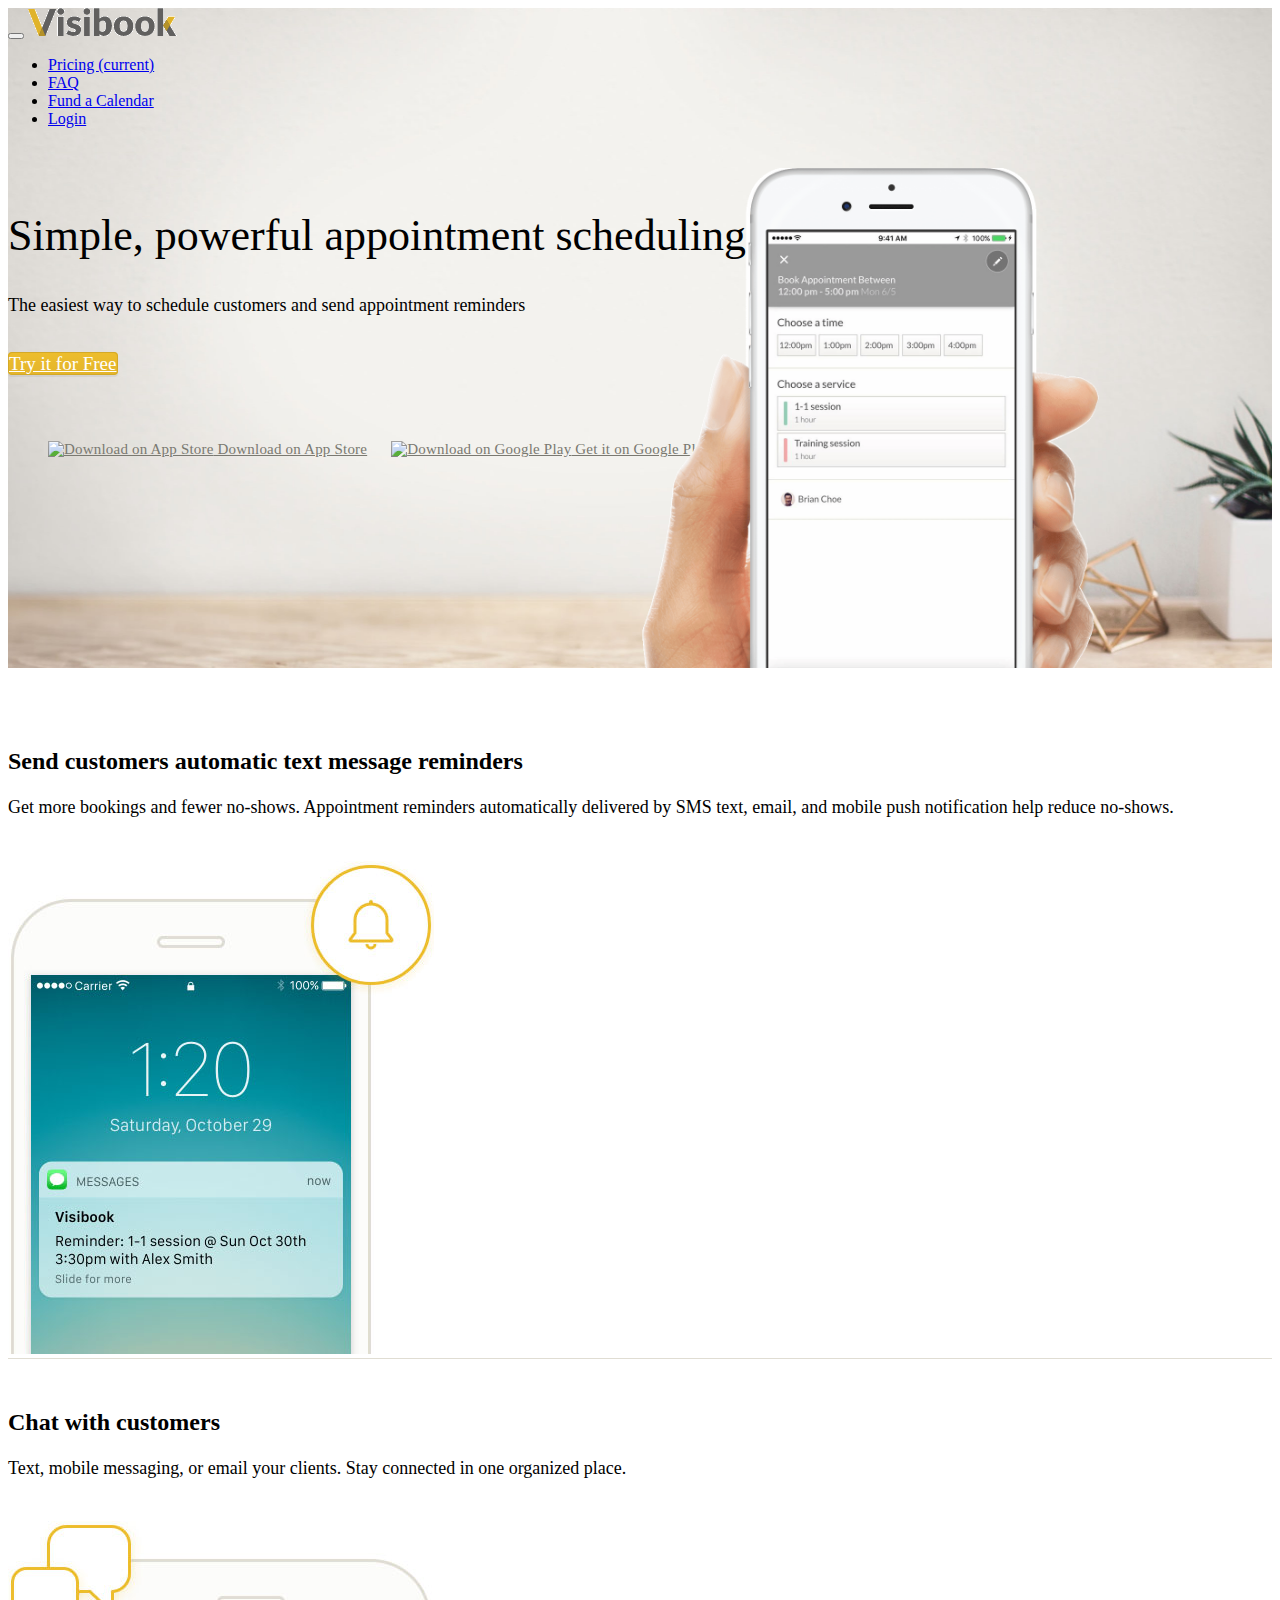
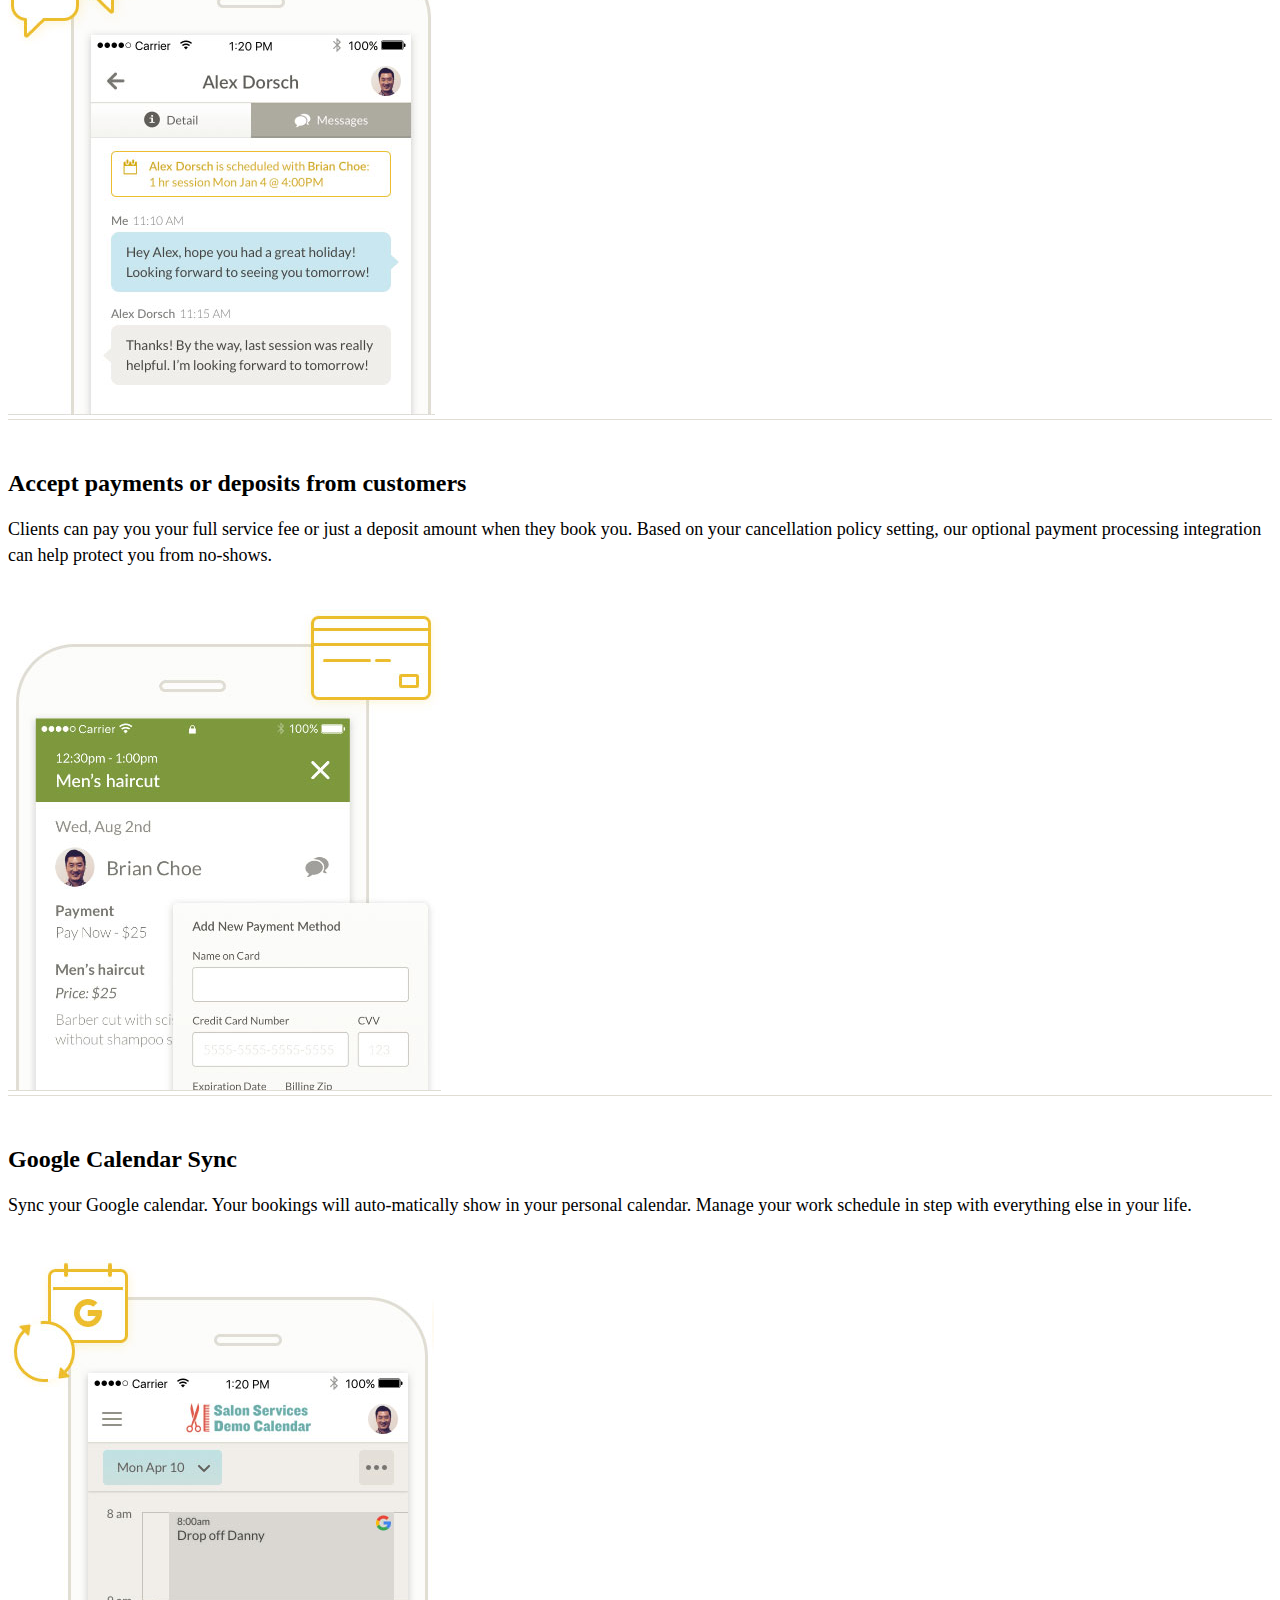
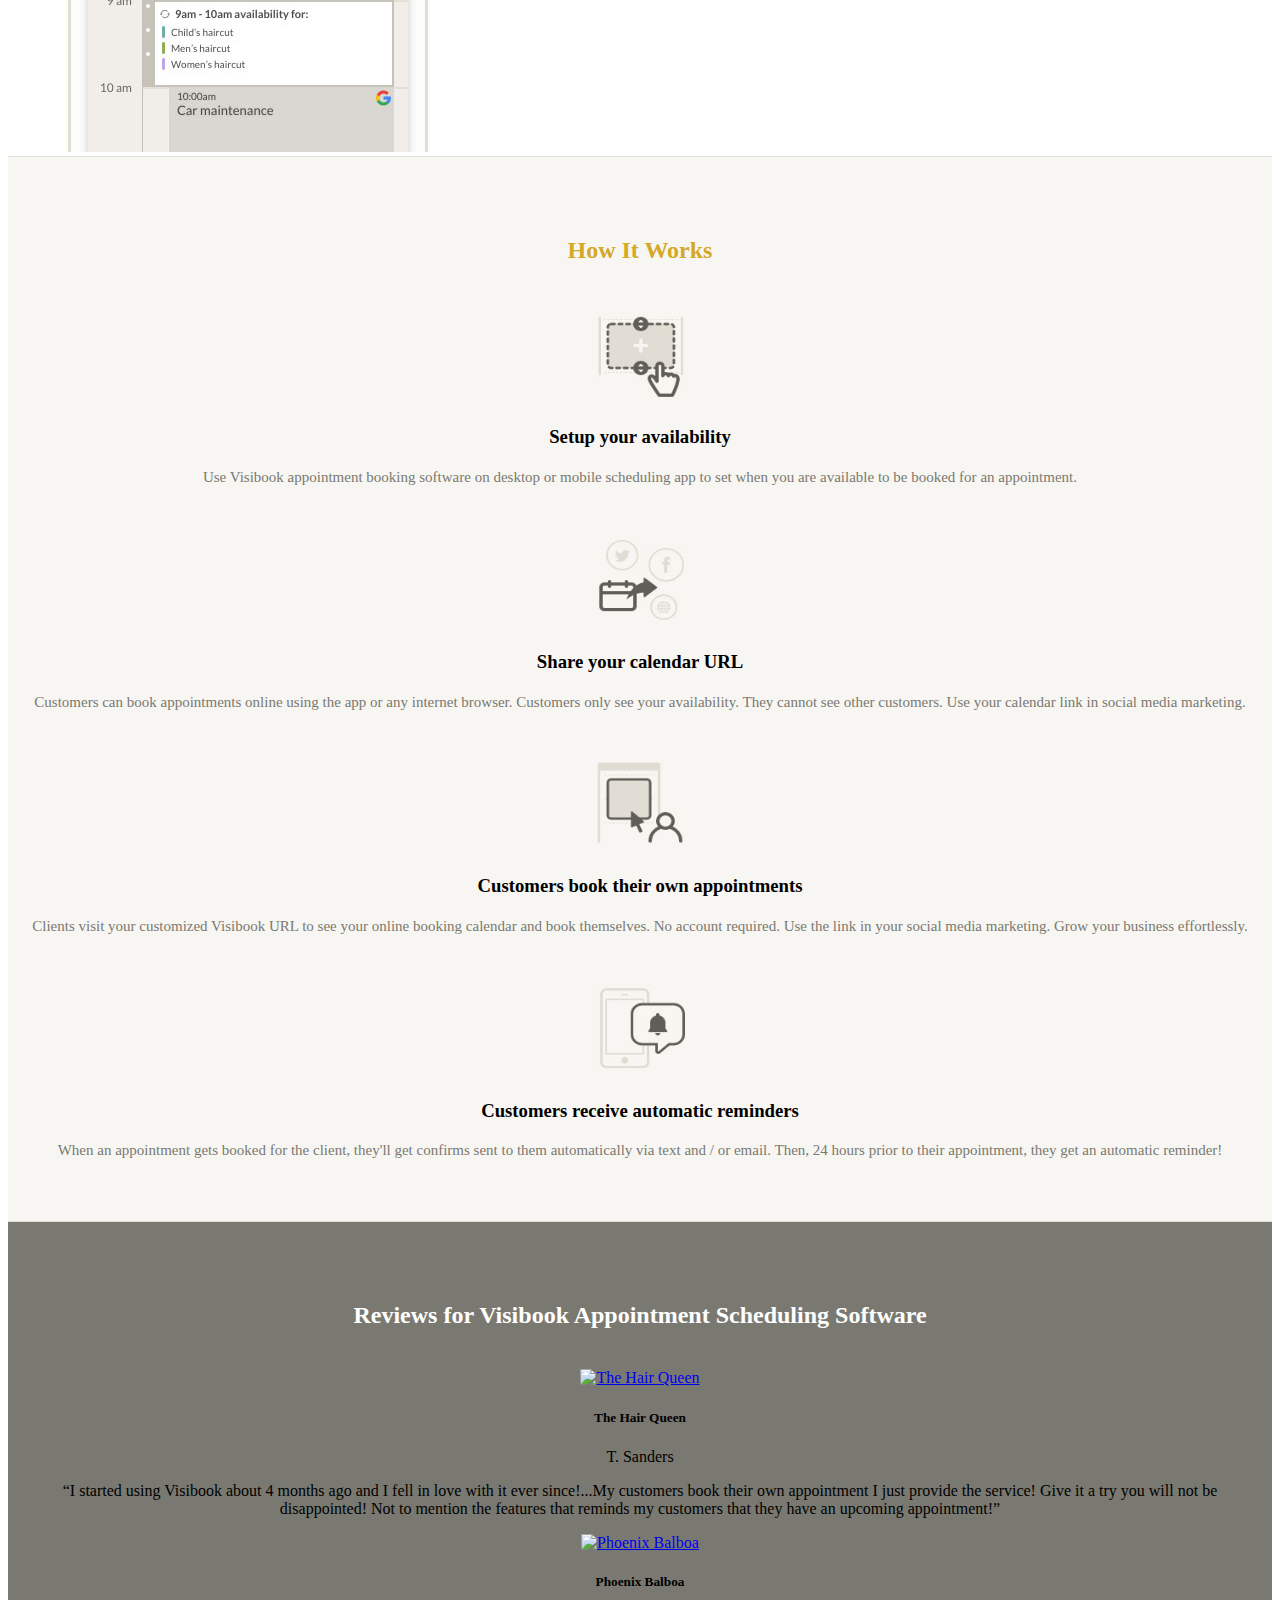
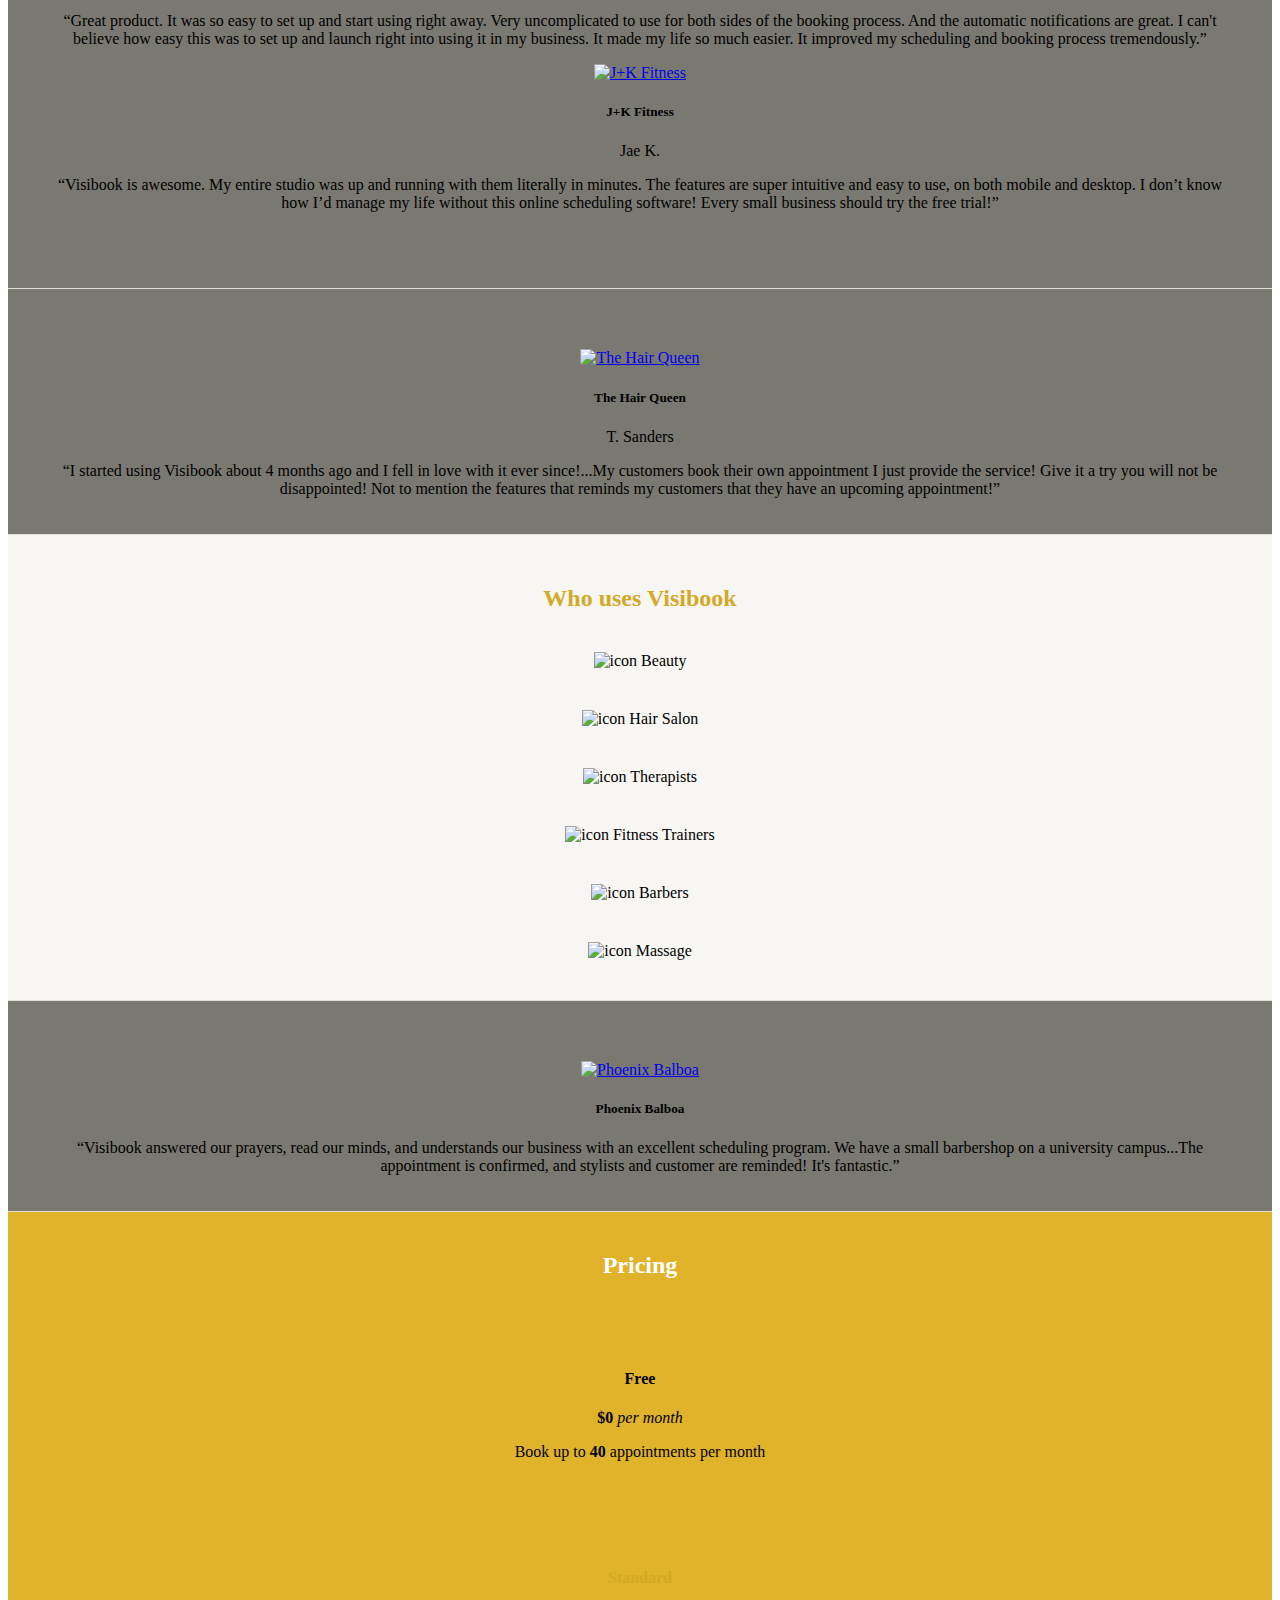
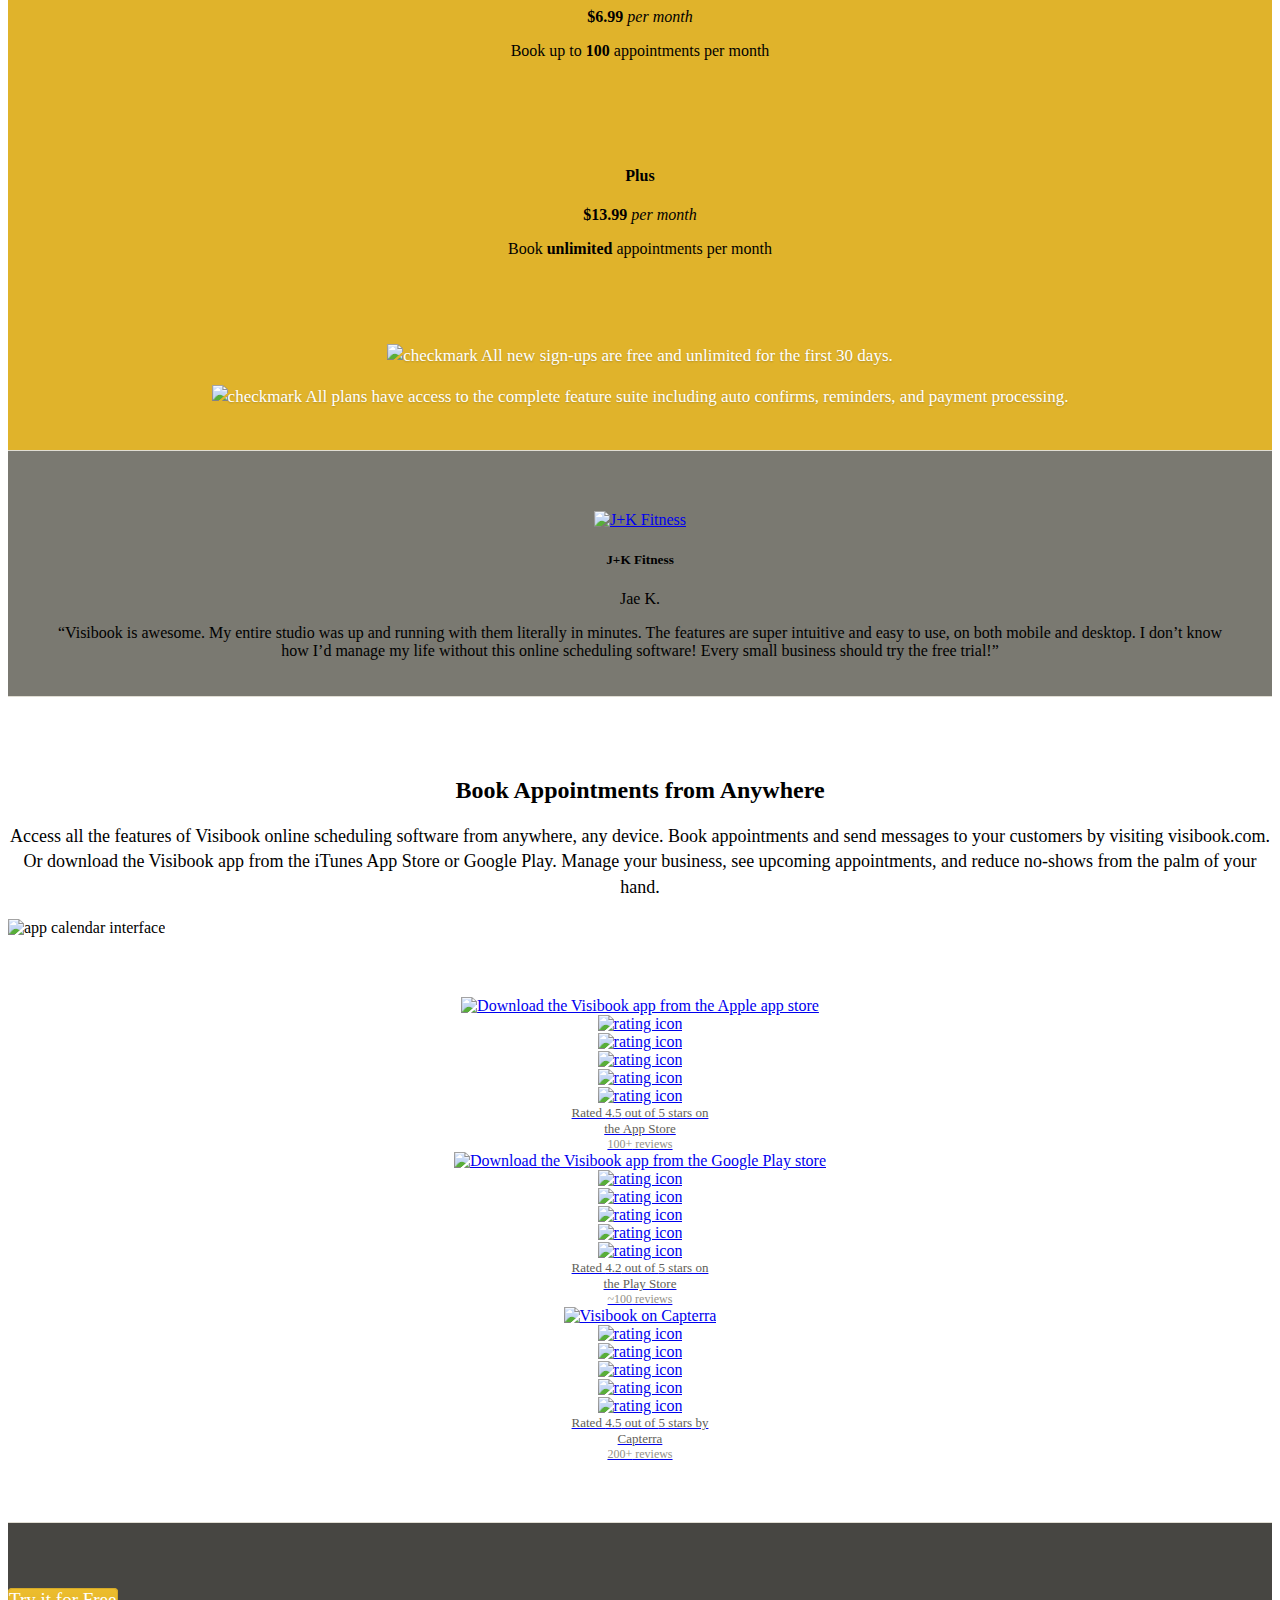
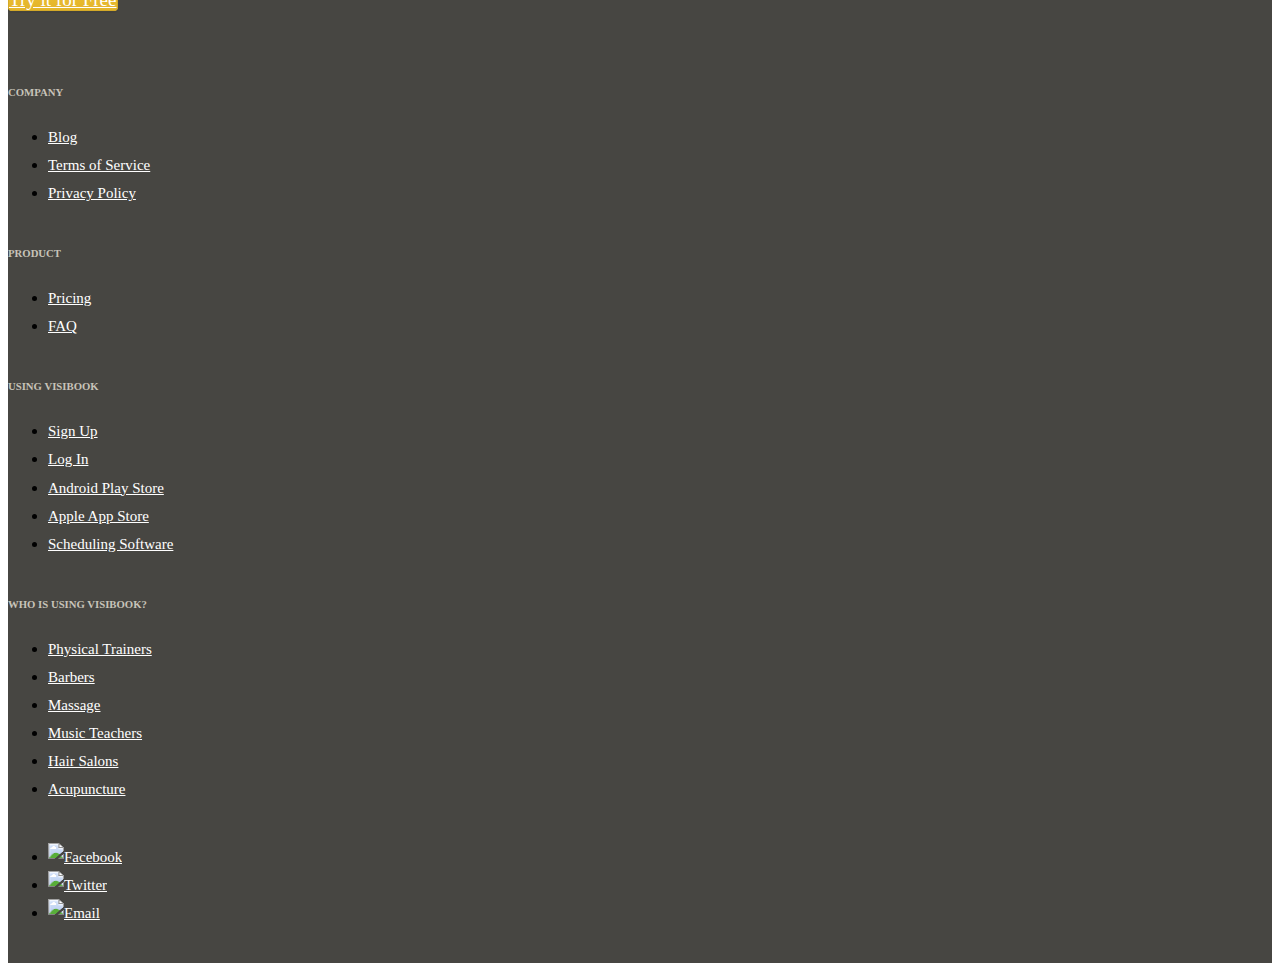
==== index.html @ 8771e0bd "18-3-19" ====
<!DOCTYPE html>
<html lang="zh-CN">
<head>
    <meta charset="utf-8">
    <meta http-equiv="x-ua-compatible" content="ie=edge">
    <meta name="viewport" content="width=device-width, initial-scale=1">
    <title>Appointment Scheduling Software | Visibook</title>
    <!-- Bootstrap core CSS -->
    <!--https://visibook.com/-->
    <link rel="stylesheet" href="https://cdn.bootcss.com/bootstrap/4.0.0/css/bootstrap.min.css"
          integrity="sha384-Gn5384xqQ1aoWXA+058RXPxPg6fy4IWvTNh0E263XmFcJlSAwiGgFAW/dAiS6JXm" crossorigin="anonymous">
    <link rel="stylesheet" href="css/style.css">
    </head>
<body>
    <header>
        <div class="container d-flex flex-column h-100">
            <nav class="navbar navbar-expand-lg navbar-light bg-light">
                <div class="container">
                    <button class="navbar-toggler" type="button" data-toggle="collapse"
                            data-target="#navbarTogglerDemo03" aria-controls="navbarTogglerDemo03" aria-expanded="false"
                            aria-label="Toggle navigation">
                        <span class="navbar-toggler-icon"></span>
                    </button>
                    <a class="navbar-brand" href=""><img src="images/logo.png" alt=""></a>
                    <a class="navbar-brand" href="#" style="display: none">Loginr</a>
                    <div class="collapse navbar-collapse" id="navbarTogglerDemo03">
                        <ul class="navbar-nav mr-auto mt-2 mt-lg-0">
                        </ul>
                        <div class="my-2 my-lg-0">
                            <ul class="navbar-nav mr-auto mt-2 mt-lg-0">
                                <li class="nav-item active">
                                    <a class="nav-link" href="#">Pricing <span class="sr-only">(current)</span></a>
                                </li>
                                <li class="nav-item">
                                    <a class="nav-link" href="#">FAQ</a>
                                </li>
                                <li class="nav-item">
                                    <a class="nav-link" href="#">Fund a Calendar</a>
                                </li>
                                <li class="nav-item">
                                    <a class="nav-link" href="#">Login</a>
                                </li>
                            </ul>
                        </div>
                    </div>
                </div>
            </nav>
            <div class="row align-items-stretch">
                <div class="col-12 col-lg-6 md-6 col-sm-12 col-md-6">
                    <h1 class="mb-3 mb-lg-6">Simple, powerful appointment <span
                            class="nowrap">scheduling software</span></h1>
                    <p class="lead mb-5 mb-lg-9 max-300">The easiest way to schedule customers and send <span
                            class="nowrap">appointment reminders</span></p>
                    <a href="" class="btn btn-primary mb-6 mb-lg-9">Try it for Free</a>
                    <nav class="nav-links">
                        <ul class="d-flex flex-column flex-md-row flex-lg-column flex-xl-row list-unstyled m-0">
                            <li class="nav-link-qg col-12 col-lg-6 col-sm-12 col-md-6">
                                <a href="" class="d-flex mr-6 mb-1">
                                    <img src="https://cdn.visibook.com/visibook/img/icon-appstore.svg" width="24"
                                         height="24" class="" alt="Download on App Store">
                                    Download on App Store
                                </a>
                            </li>
                            <li class="nav-link-qg col-12 col-lg-6 col-sm-12 col-md-6">
                                <a href="" class="d-flex mb-6">
                                    <img src="https://cdn.visibook.com/visibook/img/icon-playstore.svg" width="24"
                                         height="25" class="" alt="Download on Google Play">
                                    Get it on Google Play
                                </a>
                            </li>
                        </ul>
                    </nav>
                </div>
                <div class="phone-video col-12 col-lg-6 md-6 col-sm-12 col-md-6">
                </div>
            </div>
        </div>
    </header>
    <div class="main">
        <section class="section-feature">
            <div class="container">
                <div class="row justify-content-xl-center pt-9 pt-lg-10">
                    <div class="col-md-6 col-xl-4 d-flex flex-column justify-content-center order-md-2">
                        <div class="max-360 mx-auto mx-xl-0">
                            <h2 class="mb-3 mb-lg-7">Send customers automatic text <span class="nowrap">message reminders</span>
                            </h2>
                            <p class="lead mb-9 mb-md-0">Get more bookings and fewer no-shows. Appointment reminders
                                automatically delivered by SMS text, email, and mobile push notification help <span
                                        class="nowrap">reduce no-shows.</span></p>
                        </div>
                    </div>
                    <div class="col-md-6 d-flex justify-content-center justify-content-xl-start align-items-end">
                        <div class="abs-icon" aria-hidden="true">
                            <img src="images/mian1.jpg" class="main1_img1 img-fluid" alt="alert icon">
                        </div>
                    </div>
                </div>
            </div>
        </section>
        <section class="section-feature">
            <div class="container">
                <div class="row pt-9 pt-lg-10">
                    <div class="col-md-6 col-xl-4 ml-xl-auto d-flex flex-column justify-content-center">
                        <div class="max-360 mx-auto mx-xl-0">
                            <h2 class="mb-3 mb-lg-7">Chat <span class="nowrap">with customers</span></h2>
                            <p class="lead mb-9 mb-md-0">Text, mobile messaging, or email your clients. Stay connected
                                in one <span class="nowrap">organized place.</span></p>
                        </div>
                    </div>
                    <div class="col-md-6 mr-xl-auto d-flex justify-content-center justify-content-xl-end align-items-end">
                        <div class="abs-icon" aria-hidden="true">
                            <img src="images/mian2.jpg" class="img-fluid" alt="Google calendar icon"></div>
                    </div>
                </div>
            </div>
        </section>
        <section class="section-feature">
            <div class="container">
                <div class="row justify-content-xl-center pt-9 pt-lg-10">
                    <div class="col-md-6 col-xl-4 d-flex flex-column justify-content-center order-md-2">
                        <div class="max-360 mx-auto mx-xl-0">
                            <h2 class="mb-3 mb-lg-7">Accept payments or deposits <span
                                    class="nowrap">from customers</span></h2>
                            <p class="lead mb-9 mb-md-0">Clients can pay you your full service fee or just a deposit
                                amount when they book you. Based on your cancellation policy setting, our optional
                                payment processing integration can help protect you <span
                                        class="nowrap">from no-shows.</span></p>
                        </div>
                    </div>
                    <div class="col-md-6 d-flex justify-content-center justify-content-xl-start align-items-end">
                        <div class="abs-icon" aria-hidden="true">
                            <img src="images/mian3.jpg" class="img-fluid" alt="Google calendar icon"></div>
                    </div>
                </div>
            </div>
        </section>
        <section class="section-feature">
            <div class="container">
                <div class="row pt-9 pt-lg-10">
                    <div class="col-md-6 col-xl-4 ml-xl-auto d-flex flex-column justify-content-center">
                        <div class="max-360 mx-auto mx-xl-0">
                            <h2 class="mb-3 mb-lg-7">Google <span class="nowrap">Calendar Sync</span></h2>
                            <p class="lead mb-9 mb-md-0">Sync your Google calendar. Your bookings will auto-matically
                                show in your personal calendar. Manage your work schedule in step with everything else
                                in <span class="nowrap">your life.</span></p>
                        </div>
                    </div>
                    <div class="col-md-6 mr-xl-auto d-flex justify-content-center justify-content-xl-end align-items-end">
                        <div class="abs-icon" aria-hidden="true">
                            <img src="images/mian4.jpg" class="img-fluid" alt="Google calendar icon">
                        </div>
                    </div>
                </div>
            </div>
        </section>
        <section class="pt-11 pb-6 bg-beige">
            <div class="container">
                <h2 class="mb-9 text-primary text-center">How <span class="nowrap">It Works</span></h2>
                <div class="row flex-wrap justify-content-center">
                    <div class="col-lg-10">
                        <div class="row flex-wrap">
                            <div class="col-md-6 mb-9 text-center">
                                <img src="images/how1.jpg" width="100" height="100" class="mb-7" alt="icon"
                                     aria-hidden="true">
                                <div class="max-360 mx-auto">
                                    <h3 class="mb-3">Setup <span class="nowrap">your availability</span></h3>
                                    <p class="lead-2">Use Visibook appointment booking software on desktop or mobile
                                        scheduling app to set when you are available to be booked for <span
                                                class="nowrap">an appointment.</span></p>
                                </div>
                            </div>
                            <div class="col-md-6 mb-9 text-center">
                                <img src="images/how2.jpg" width="100" height="100" class="mb-7" alt="icon"
                                     aria-hidden="true">
                                <div class="max-360 mx-auto">
                                    <h3 class="mb-3">Share your <span class="nowrap">calendar URL</span></h3>
                                    <p class="lead-2">Customers can book appointments online using the app or any
                                        internet browser. Customers only see your availability. They cannot see other
                                        customers. Use your calendar link in social <span class="nowrap">media marketing.</span>
                                    </p>
                                </div>
                            </div>
                            <div class="col-md-6 mb-9 text-center">
                                <img src="images/how3.jpg" width="100" height="100" class="mb-7" alt="icon"
                                     aria-hidden="true">
                                <div class="max-360 mx-auto">
                                    <h3 class="mb-3">Customers book their <span class="nowrap">own appointments</span>
                                    </h3>
                                    <p class="lead-2">Clients visit your customized Visibook URL to see your online
                                        booking calendar and book themselves. No account required. Use the link in your
                                        social media marketing. Grow your <span
                                                class="nowrap">business effortlessly.</span></p>
                                </div>
                            </div>
                            <div class="col-md-6 mb-9 text-center">
                                <img src="images/how4.jpg" width="100" height="100" class="mb-7" alt="icon"
                                     aria-hidden="true">
                                <div class="max-360 mx-auto">
                                    <h3 class="mb-3">Customers receive <span class="nowrap">automatic reminders</span>
                                    </h3>
                                    <p class="lead-2">When an appointment gets booked for the client, they'll get
                                        confirms sent to them automatically via text and / or email. Then, 24 hours
                                        prior to their appointment, they get an <span
                                                class="nowrap">automatic reminder!</span></p>
                                </div>
                            </div>
                        </div>
                    </div>
                </div>
            </div>
        </section>
    </div>
    <!-- Testimonial desktop only -->
    <section class="d-none d-lg-block py-11 bg-grey">
        <div class="container">
            <div class="row flex-wrap justify-content-center">
                <div class="col-lg-12 col-xl-11">
                    <h2 class="text-center text-white mb-9 mb-lg-12">Reviews for Visibook Appointment <span class="nowrap">Scheduling Software</span></h2>
                    <div class="card-deck">
                        <div class="card">
                            <div class="card-header text-center">
                                <a href="http://visibook.com/thehairqueenwv"><img src="https://cdn.visibook.com/visibook/img/image-hairqueen-min.png" class="rounded-circle" width="80" height="80" alt="The Hair Queen"></a>
                                <h5 class="mb-0">The Hair Queen</h5>
                                <span class="card-subtitle">T. Sanders</span>
                            </div>
                            <div class="card-body text-center">
                                <p>“I started using Visibook about 4 months ago and I fell in love with it ever since!...My customers book their own appointment I just provide the service! Give it a try you will not be disappointed! Not to mention the features that reminds my customers that they have an <span class="nowrap">upcoming appointment!”</span></p>
                            </div>
                        </div>
                        <div class="card">
                            <div class="card-header text-center">
                                <a href="https://www.facebook.com/groups/130174133843755/"><img src="https://cdn.visibook.com/visibook/img/image-balboa-phoenix.png" class="rounded-circle" width="80" height="80" alt="Phoenix Balboa"></a>
                                <h5 class="mb-0">Phoenix Balboa</span></h5>
                            </div>
                            <div class="card-body text-center">
                                <p>“Great product. It was so easy to set up and start using right away. Very uncomplicated to use for both sides of the booking process. And the automatic notifications are great. I can't believe how easy this was to set up and launch right into using it in my business. It made my life so much easier. It improved my scheduling and booking <span class="nowrap">process tremendously.”</span></p>
                            </div>
                        </div>
                        <div class="card">
                            <div class="card-header text-center">
                                <a href="http://jkfitnessstudio.com/"><img src="https://cdn.visibook.com/visibook/img/image-jkfitness-min.png" class="rounded-circle" width="80" height="80" alt="J+K Fitness"></a>
                                <h5 class="mb-0">J+K Fitness</h5>
                                <span class="card-subtitle">Jae K.</span>
                            </div>
                            <div class="card-body text-center">
                                <p>“Visibook is awesome. My entire studio was up and running with them literally in minutes. The features are super intuitive and easy to use, on both mobile and desktop. I don’t know how I’d manage my life without this online scheduling software! Every small business should try the <span class="nowrap">free trial!”</span></p>
                            </div>
                        </div>
                    </div>
                </div>
            </div>
        </div>
    </section>
    <!-- Testimonial desktop only -->
    <!-- Testimonial mobile -->
    <section class="section-card pt-11 pb-6 d-lg-none bg-grey">
        <div class="container">
            <div class="row justify-content-center">
                <div class="col-12 col-sm-9 col-md-8">
                    <div class="card">
                        <div class="card-header text-center">
                            <a href="http://visibook.com/thehairqueenwv"><img src="https://cdn.visibook.com/visibook/img/image-hairqueen-min.png" class="rounded-circle" width="80" height="80" alt="The Hair Queen"></a>
                            <h5 class="mb-0">The Hair Queen</h5>
                            <span class="card-subtitle">T. Sanders</span>
                        </div>
                        <div class="card-body text-center">
                            <p class="card-text">“I started using Visibook about 4 months ago and I fell in love with it ever since!...My customers book their own appointment I just provide the service! Give it a try you will not be disappointed! Not to mention the features that reminds my customers that they have an <span class="nowrap">upcoming appointment!”</span></p>
                        </div>
                    </div>
                </div>
            </div>
        </div>
    </section>
    <!--// Testimonial mobile -->
    <section class="pt-9 py-lg-11 bg-beige">
        <div class="container">
            <div class="row flex-wrap justify-content-center">
                <div class="col-lg-11">
                    <h2 class="text-primary text-center mb-9">Who <span class="nowrap">uses Visibook</span></h2>
                    <div class="row">
                        <div class="col-6 col-lg-2 d-flex flex-column text-center mb-9 mb-lg-0">
                            <img src="https://cdn.visibook.com/visibook/img/icon-beauty.svg" width="80" height="80" class="mx-auto mb-5" alt="icon">
                            Beauty
                        </div>
                        <div class="col-6 col-lg-2 d-flex flex-column text-center mb-9 mb-lg-0">
                            <img src="https://cdn.visibook.com/visibook/img/icon-salon.svg" width="80" height="80" class="mx-auto mb-5" alt="icon">
                            Hair Salon
                        </div>
                        <div class="col-6 col-lg-2 d-flex flex-column text-center mb-9 mb-lg-0">
                            <img src="https://cdn.visibook.com/visibook/img/icon-therapists.svg" width="80" height="80" class="mx-auto mb-5" alt="icon">
                            Therapists
                        </div>
                        <div class="col-6 col-lg-2 d-flex flex-column text-center mb-9 mb-lg-0">
                            <img src="https://cdn.visibook.com/visibook/img/icon-fitness.svg" width="80" height="80" class="mx-auto mb-5" alt="icon">
                            Fitness Trainers
                        </div>
                        <div class="col-6 col-lg-2 d-flex flex-column text-center mb-9 mb-lg-0">
                            <img src="https://cdn.visibook.com/visibook/img/icon-barbers.svg" width="80" height="80" class="mx-auto mb-5" alt="icon">
                            Barbers
                        </div>
                        <div class="col-6 col-lg-2 d-flex flex-column text-center mb-9 mb-lg-0">
                            <img src="https://cdn.visibook.com/visibook/img/icon-massage.svg" width="80" height="80" class="mx-auto mb-5" alt="icon">
                            Massage
                        </div>
                    </div>
                </div>
            </div>
        </div>
    </section>
    <!-- Testimonial mobile -->
    <section class="section-card pt-11 pb-6 d-lg-none bg-grey">
        <div class="container">
            <div class="row justify-content-center">
                <div class="col-12 col-sm-9 col-md-8">
                    <div class="card">
                        <div class="card-header text-center">
                            <a href="https://www.facebook.com/groups/130174133843755/"><img src="https://cdn.visibook.com/visibook/img/image-balboa-phoenix.png" class="rounded-circle" width="80" height="80" alt="Phoenix Balboa"></a>
                            <h5 class="mb-0">Phoenix Balboa</span></h5>
                        </div>
                        <div class="card-body text-center">
                            <p class="card-text">“Visibook answered our prayers, read our minds, and understands our business with an excellent scheduling program. We have a small barbershop on a university campus...The appointment is confirmed, and stylists and customer are reminded! <span class="nowrap">It's fantastic.”</span></p>
                        </div>
                    </div>
                </div>
            </div>
        </div>
    </section>
    <!--// Testimonial mobile -->
    <section class="section-card pt-6 pb-7 081py-lg-11 text-center bg-yellow">
        <div class="container">
            <div class="row flex-wrap justify-content-center">
                <div class="col-12 col-sm-7 col-md-12 col-lg-9">
                    <h2 class="mb-9 text-white">Pricing</h2>
                    <div class="card-deck">
                        <div class="card mb-2">
                            <div class="card-body pt-8 pb-9">
                                <h4 class="card-title">Free</h4>
                                <p class="card-price mb-6"><strong class="d-block">$0</strong> <em>per month</em></p>
                                <p class="card-price-desc card-text">Book up to <strong>40</strong> <span class="d-lg-block">appointments</span> <span class="d-lg-block">per month</span></p>
                            </div>
                        </div>
                        <div class="card mb-2">
                            <div class="card-body pt-8 pb-9">
                                <h4 class="card-title text-primary">Standard</h4>
                                <p class="card-price mb-6"><strong class="d-block">$6.99</strong> <em>per month</em></p>
                                <p class="card-price-desc card-text">Book up to <strong>100</strong> <span class="d-lg-block">appointments</span> <span class="d-lg-block">per month</span></p>
                            </div>
                        </div>
                        <div class="card mb-2">
                            <div class="card-body pt-8 pb-9">
                                <h4 class="card-title text-info">Plus</h4>
                                <p class="card-price mb-6"><strong class="d-block">$13.99</strong> <em>per month</em></p>
                                <p class="card-price-desc card-text">Book <strong>unlimited</strong> <span class="d-lg-block">appointments</span> <span class="d-lg-block">per month</span></p>
                            </div>
                        </div>
                    </div>
                </div>
            </div>
            <div class="row flex-wrap justify-content-center">
                <div class="col-lg-7">
                    <p class="text-white text-shadow mt-8">
                        <img src="https://cdn.visibook.com/visibook/img/icon-whitecheck.svg" class="d-inline-block mr-1" width="24" height="24" alt="checkmark" aria-hidden="true">
                        All new sign-ups are free and unlimited for the first <span class="nowrap">30 days.</span>
                    </p>
                    <p class="text-white text-shadow">
                        <img src="https://cdn.visibook.com/visibook/img/icon-whitecheck.svg" class="d-inline-block mr-1" width="24" height="24" alt="checkmark" aria-hidden="true">
                        All plans have access to the complete feature suite including auto confirms, reminders, and <span class="nowrap">payment processing.</span>
                    </p>
                </div>
            </div>
        </div>
    </section>
    <!-- Testimonial mobile -->
    <section class="section-card pt-11 pb-6 d-lg-none bg-grey">
        <div class="container">
            <div class="row justify-content-center">
                <div class="col-12 col-sm-9 col-md-8">
                    <div class="card">
                        <div class="card-header text-center">
                            <a href="http://jkfitnessstudio.com/"><img src="https://cdn.visibook.com/visibook/img/image-jkfitness-min.png" class="rounded-circle" width="80" height="80" alt="J+K Fitness"></a>
                            <h5 class="mb-0">J+K Fitness</h5>
                            <span class="card-subtitle">Jae K.</span>
                        </div>
                        <div class="card-body text-center">
                            <p class="card-text">“Visibook is awesome. My entire studio was up and running with them literally in minutes. The features are super intuitive and easy to use, on both mobile and desktop. I don’t know how I’d manage my life without this online scheduling software! Every small business should try the <span class="nowrap">free trial!”</span></p>
                        </div>
                    </div>
                </div>
            </div>
        </div>
    </section>
    <!--// Testimonial mobile -->
    <!-- Book Appointments -->
    <section class="py-11">
        <div class="container">
            <div class="row flex-wrap justify-content-center mb-8">
                <div class="col-12 col-sm-9 col-lg-7 text-center">
                    <h2 class="mb-5 mb-lg-6">Book Appointments <span class="nowrap">from Anywhere</span></h2>
                    <p class="lead">Access all the features of Visibook online scheduling software from anywhere, any device. Book appointments and send messages to your customers by visiting visibook.com. Or download the Visibook app from the iTunes App Store or Google Play. Manage your business, see upcoming appointments, and reduce no-shows from the palm of <span class="nowrap">your hand.</span></p>
                </div>
            </div>
            <div class="row flex-wrap justify-content-center mb-11">
                <div class="col-12 col-lg-9">
                    <img src="https://cdn.visibook.com/visibook/img/book-appointments-min.png" class="img-fluid" width="937" height="438" alt="app calendar interface" aria-hidden="true">
                </div>
            </div>
            <div class="row justify-content-center">
                <div class="col-12 col-sm-12 col-md-10 col-xl-8">
                    <div class="row justify-space-between">
                        <div class="col-sm-4 col-xl-3 mb-8 mb-sm-0 text-center" itemscope itemtype=”http://schema.org/Product”>
                            <a href="https://itunes.apple.com/us/app/visibook/id961171461?mt=8">
                                <img src="https://cdn.visibook.com/visibook/img/reviews-appstore.svg" class="img-fluid mb-3" width="170" height="58" alt="Download the Visibook app from the Apple app store" itemprop="name">
                                <div class="stars" itemprop="aggregateRating" itemscope="itemscope" itemtype="http://schema.org/AggregateRating">
                                    <div class="d-flex justify-content-center mb-1" aria-label="Rated 4.5 out of 5 stars on the App Store">
                                        <img src="https://cdn.visibook.com/visibook/img/star.svg" width="16" height="16" alt="rating icon">
                                        <img src="https://cdn.visibook.com/visibook/img/star.svg" width="16" height="16" alt="rating icon">
                                        <img src="https://cdn.visibook.com/visibook/img/star.svg" width="16" height="16" alt="rating icon">
                                        <img src="https://cdn.visibook.com/visibook/img/star.svg" width="16" height="16" alt="rating icon">
                                        <img src="https://cdn.visibook.com/visibook/img/star-half.svg" width="16" height="16" alt="rating icon">
                                    </div>
                                    <p class="m-0">Rated <span itemprop="ratingValue">4.5</span> out of <span itemprop=”bestRating”>5</span> stars on the App Store</p>
                                    <p class="m-0"><span itemprop=”ratingCount”>100+</span> reviews</p>
                                </div>
                            </a>
                        </div>
                        <div class="col-sm-4 col-xl-3 ml-sm-auto mb-8 mb-sm-0 text-center" itemscope itemtype=”http://schema.org/Product”>
                            <a href="https://play.google.com/store/apps/details?id=com.visibook.visibook">
                                <img src="https://cdn.visibook.com/visibook/img/reviews-playstore.svg" class="img-fluid mb-3" width="170" height="58" alt="Download the Visibook app from the Google Play store" itemprop="name">
                                <div class="stars" itemprop="aggregateRating" itemscope="itemscope" itemtype="http://schema.org/AggregateRating">
                                    <div class="d-flex justify-content-center mb-1" aria-label="Rated 4.2 out of 5 stars on the Play Store">
                                        <img src="https://cdn.visibook.com/visibook/img/star.svg" width="16" height="16" alt="rating icon">
                                        <img src="https://cdn.visibook.com/visibook/img/star.svg" width="16" height="16" alt="rating icon">
                                        <img src="https://cdn.visibook.com/visibook/img/star.svg" width="16" height="16" alt="rating icon">
                                        <img src="https://cdn.visibook.com/visibook/img/star.svg" width="16" height="16" alt="rating icon">
                                        <img src="https://cdn.visibook.com/visibook/img/star-half.svg" width="16" height="16" alt="rating icon">
                                    </div>
                                    <p class="m-0">Rated <span itemprop="ratingValue">4.2</span> out of <span itemprop=”bestRating”>5</span> stars on the Play Store</p>
                                    <p class="m-0"><span itemprop=”ratingCount”>~100</span> reviews</p>
                                </div>
                            </a>
                        </div>
                        <div class="col-sm-4 col-xl-3 ml-sm-auto text-center" itemscope itemtype=”http://schema.org/Product”>
                            <a href="http://www.capterra.com/p/151022/Visibook/">
                                <img src="https://cdn.visibook.com/visibook/img/reviews-capterra.svg" class="img-fluid mb-3" width="170" height="58" alt="Visibook on Capterra" itemprop="name">
                                <div class="stars" itemprop="aggregateRating" itemscope="itemscope" itemtype="http://schema.org/AggregateRating">
                                    <div class="d-flex justify-content-center mb-1" aria-label="Rated 4.5 out of 5 stars by Capterr">
                                        <img src="https://cdn.visibook.com/visibook/img/star.svg" width="16" height="16" alt="rating icon">
                                        <img src="https://cdn.visibook.com/visibook/img/star.svg" width="16" height="16" alt="rating icon">
                                        <img src="https://cdn.visibook.com/visibook/img/star.svg" width="16" height="16" alt="rating icon">
                                        <img src="https://cdn.visibook.com/visibook/img/star.svg" width="16" height="16" alt="rating icon">
                                        <img src="https://cdn.visibook.com/visibook/img/star-half.svg" width="16" height="16" alt="rating icon">
                                    </div>
                                    <p class="m-0">Rated <span itemprop="ratingValue">4.5</span> out of <span itemprop=”bestRating”>5</span> stars by Capterra</p>
                                    <p class="m-0"><span itemprop=”ratingCount”>200+</span> reviews</p>
                                </div>
                            </a>
                        </div>
                    </div>
                </div>
            </div>
        </div>
    </section>
    <!-- Footer -->
    <footer class="py-9 py-lg-11">
        <div class="container">
            <div class="row mb-12 pt-8 mb-11">
                <div class="col-md-7">
                    <a href="https://visibook.com/intent" class="btn btn-primary">Try it for Free</a>
                </div>
            </div>
            <div class="row">
                <div class="col-md-3">
                    <h6 class="mb-3 mb-lg-6">Company</h6>
                    <nav>
                        <ul class="list-unstyled mb-9 mb-lg-6">
                            <li><a href="https://blog.visibook.com/">Blog</a></li>
                            <li><a href="https://visibook.com/terms">Terms of Service</a></li>
                            <li><a href="https://visibook.com/privacy">Privacy Policy</a></li>
                        </ul>
                    </nav>
                </div>
                <div class="col-md-3">
                    <h6 class="mb-3 mb-lg-6">Product</h6>
                    <nav>
                        <ul class="list-unstyled mb-9 mb-lg-6">
                            <li><a href="https://visibook.com/pricing">Pricing</a></li>
                            <li><a href="http://help.visibook.com/">FAQ</a></li>
                        </ul>
                    </nav>
                </div>
                <div class="col-md-3">
                    <h6 class="mb-3 mb-lg-6">Using Visibook</h6>
                    <nav>
                        <ul class="list-unstyled mb-9 mb-lg-6">
                            <li><a href="https://visibook.com/intent?signup=1">Sign Up</a></li>
                            <li><a href="https://visibook.com/login">Log In</a></li>
                            <li><a href="https://play.google.com/store/apps/details?id=com.visibook.visibook">Android Play Store</a></li>
                            <li><a href="https://itunes.apple.com/us/app/visibook/id961171461?mt=8">Apple App Store</a></li>
                            <li><a href="/appointment-scheduling-software">Scheduling Software</a></li>
                        </ul>
                    </nav>
                </div>
                <div class="col-md-3">
                    <h6 class="mb-3 mb-lg-6">Who is using Visibook?</h6>
                    <nav>
                        <ul class="list-unstyled mb-9 mb-lg-6">
                            <li><a href="https://visibook.com/online-appointment-scheduling-software-for-personal-trainers">Physical Trainers</a></li>
                            <li><a href="https://visibook.com/barber-appointment-scheduling-software-and-scheduler">Barbers</a></li>
                            <li><a href="https://visibook.com/scheduling-software-for-massage">Massage</a></li>
                            <li><a href="https://visibook.com/appointment-scheduler-for-music-teachers">Music Teachers</a></li>
                            <li><a href="https://visibook.com/online-appointment-scheduling-software-for-hair-salons">Hair Salons</a></li>
                            <li><a href="https://visibook.com/scheduling-software-for-acupuncture">Acupuncture</a></li>
                        </ul>
                    </nav>
                </div>
            </div>
            <div class="row">
                <div class="col">
                    <nav>
                        <ul class="list-unstyled d-flex align-items-center">
                            <li class="mr-6">
                                <a href="http://facebook.com/visibook"><img src="https://cdn.visibook.com/visibook/img/icon-facebook.svg" width="24" height="24" alt="Facebook"></a>
                            </li>
                            <li class="mr-6">
                                <a href="https://twitter.com/VisibookApp"><img src="https://cdn.visibook.com/visibook/img/icon-twitter.svg" width="24" height="24" alt="Twitter"></a>
                            </li>
                            <li class="mr-6">
                                <a href="mailto:hello@visibook.com"><img src="https://cdn.visibook.com/visibook/img/icon-email.svg" width="24" height="24" alt="Email"></a>
                            </li>
                        </ul>
                    </nav>
                </div>
            </div>
        </div>
    </footer>
    </body>
    <script src="https://cdn.bootcss.com/jquery/3.2.1/jquery.slim.min.js"
            integrity="sha384-KJ3o2DKtIkvYIK3UENzmM7KCkRr/rE9/Qpg6aAZGJwFDMVNA/GpGFF93hXpG5KkN"
            crossorigin="anonymous"></script>
    <script src="https://cdn.bootcss.com/popper.js/1.12.9/umd/popper.min.js"
            integrity="sha384-ApNbgh9B+Y1QKtv3Rn7W3mgPxhU9K/ScQsAP7hUibX39j7fakFPskvXusvfa0b4Q"
            crossorigin="anonymous"></script>
    <script src="https://cdn.bootcss.com/bootstrap/4.0.0/js/bootstrap.min.js"
            integrity="sha384-JZR6Spejh4U02d8jOt6vLEHfe/JQGiRRSQQxSfFWpi1MquVdAyjUar5+76PVCmYl"
            crossorigin="anonymous"></script>
</html>
---- css/style.css ----
/*G-css*/
.pt-11 {
    padding-top: 3.75rem!important;
}
.pb-6 {
    padding-bottom: 1.25rem!important;
}
.mb-9 {
    margin-bottom: 2.5rem!important;
}

.m-0 {
    margin: 0!important;
}
.mr-6 {
    margin-right: 1.25rem!important;
}
.mb-11 {
    margin-bottom: 3.75rem!important;
}
.lead-2 {
    font-size: .9375rem;
    line-height: 1.4;
    color: #7a7971;
}

.mt-8 {
    margin-top: 1.875rem!important;
}
a:focus, a:hover {
    text-decoration: none;
}
/*G-css*/
header {
    height: 660px;
    background: url("../images/header-bg-lg-min.jpg") no-repeat;
    background-size: 100% 100%;
    position: relative;
}

.bg-light {
    background-color: transparent !important;
}

header h1 {
    margin-top: 30px;
    font-size: 2.75rem;
    font-weight: 300;
    line-height: 1.27;
    padding-top: 50px;
}

.btn-primary {
    background-image: linear-gradient(to bottom, #edbd2d, #e3b52b);
    border: solid 1px #d4a928;
}

.btn {
    padding-top: 0;
    padding-bottom: 0;
    width: 100%;
    max-width: 280px;
    height: 53px;
    font-size: 19px;
    color: #fff;
    line-height: 53px;
    border-radius: .25rem;
    box-shadow: 0 2px 0 0 rgba(0, 0, 0, .05);
}

header .nav-link-qg {
    display: inline-block;
}

header .align-items-stretch {
    height: 600px;
}

header .phone-video {
    background-image: url(../images/phone-bg-md-min.png);
    width: 550px;
    height: 500px;
    background-position: left bottom;
    background-repeat: no-repeat;
    background-size: contain;
    position: absolute;
    bottom: 0;
    right:80px;
}

.nav-links {
    margin-top: 50px;
}

.nav-links a {
    font-size: 15px;
    letter-spacing: .2px;
    color: #7a7971;
    outline: 0;
    transition: color .15s ease-in-out;
    margin-top: 10px;
    margin-bottom: 10px;
}

.main{
    margin-top: 30px;
}

/*main 1*/
section {
    padding-top: 30px;
    border-bottom: 1px solid #e0ddd3;
}
.bg-beige {
    background-color: #f7f6f2;
}
/**/
.text-primary {
    color: #d4a928!important;
}
.bg-grey {
    background-color: #7a7971;
}
.py-11 {
    padding-top: 3.75rem!important;
    padding-bottom: 3.75rem!important;
}


.bg-yellow {
    background-color: #e0b32b;
}
.text-center {
    text-align: center!important;
}
.pb-7 {
    padding-bottom: 1.5rem!important;
}
.pt-6 {
    padding-top: 1.25rem!important;
}
.card .card-body {
    padding-left: 40px;
    padding-right: 40px;
}
.pb-9 {
    padding-bottom: 2.5rem!important;
}
.pt-8 {
    padding-top: 1.875rem!important;
}
.text-shadow {
    font-size: 17px;
    font-weight: 500;
    line-height: 1.41;
    text-shadow: 0 1px 2px rgba(0,0,0,.2);
}

.text-white {
    color: #fff!important;
}
.stars p:last-child {
    font-size: 12px;
    color: #949188!important;
}
/*footer*/
footer {
    padding-top: 20px;
    padding-bottom: 20px;
    background-color: #474642;
}
footer h6 {
    color: #c7c3b9;
    text-transform: uppercase;
}
footer nav a {
    display: block;
    color: #fff;
    font-size: 15px;
    line-height: 1.87;
}
footer nav a:hover {
    color: #e0b32b;
    text-decoration: none;
}
/*// Extra small devices (portrait phones, less than 576px)*/
@media (max-width: 575.98px) {
    header h1 {
        padding-top: 10px;
        margin-top:0;
        font-size: 1.75rem;
    }

    header .lead {
        font-size: 1.1525rem;
        line-height: 1.35;
    }

    header .mb-5, .my-5 {
        margin-bottom: 1.5rem !important;
    }

    header {
        height: inherit;
        /*height: 906px;*/
        background: url("../images/header-bg-lg-min.jpg") no-repeat;
        background-size: 150% 100%;
        position: relative;
    }
    header .align-items-stretch {
        height: 840px;
        text-align: center;
    }
    header .phone-video{
        width: 100%;
        height: 484px;
        background-image: url(../images/phone-bg-sm-min.png);
        background-position: bottom;
        position: absolute;
        right: 0;
        bottom: 0;
    }
    section{
        text-align: center;
    }
}
.stars {
    margin: 0 auto;
    max-width: 140px;
}
.stars p:first-of-type {
    font-size: 13px;
    font-weight: 500;
    color: #615e59!important;
}
.lead {
    font-weight: 300;
    font-size: 1.125rem;
    line-height: 1.44;
}
/*// Small devices (landscape phones, 576px and up)*/
@media (min-width: 576px) and (max-width: 767.98px) {

    header {
        height: inherit;
        text-align: center;
        /*height: 1035px;*/
        background: url("../images/header-bg-lg-min.jpg") no-repeat;
        background-size: 150% 100%;
        position: relative;
    }

    header .align-items-stretch {
        height: 970px;
    }
    header .phone-video{
        width: 100%;
        height: 453px;
        background-image: url(../images/phone-bg-sm-min.png);
        background-position: bottom;
        position: absolute;
        right: 0;
        bottom: 0;
    }

    section{
        text-align: center;
    }
}

/*// Medium devices (tablets, 768px and up)*/
@media (min-width: 768px) and (max-width: 991.98px) {
    header {
        height:inherit;
        position: relative;
    }
    header .phone-video {
        width: 450px;
        height: 450px;
        background-image: url(../images/phone-bg-sm-min.png);
        background-position: bottom;
        position: absolute;
        right: 0;
        bottom: 0;
    }

    section{
        text-align: center;
    }

    footer nav a {
        font-size: 17px;
        line-height: 1.76;
    }
}

/*// Large devices (desktops, 992px and up)*/
@media (min-width: 992px) and (max-width: 1199.98px) {
    header .phone-video {
    }

}

/*// Extra large devices (large desktops, 1200px and up)*/
@media (min-width: 1200px) {

}
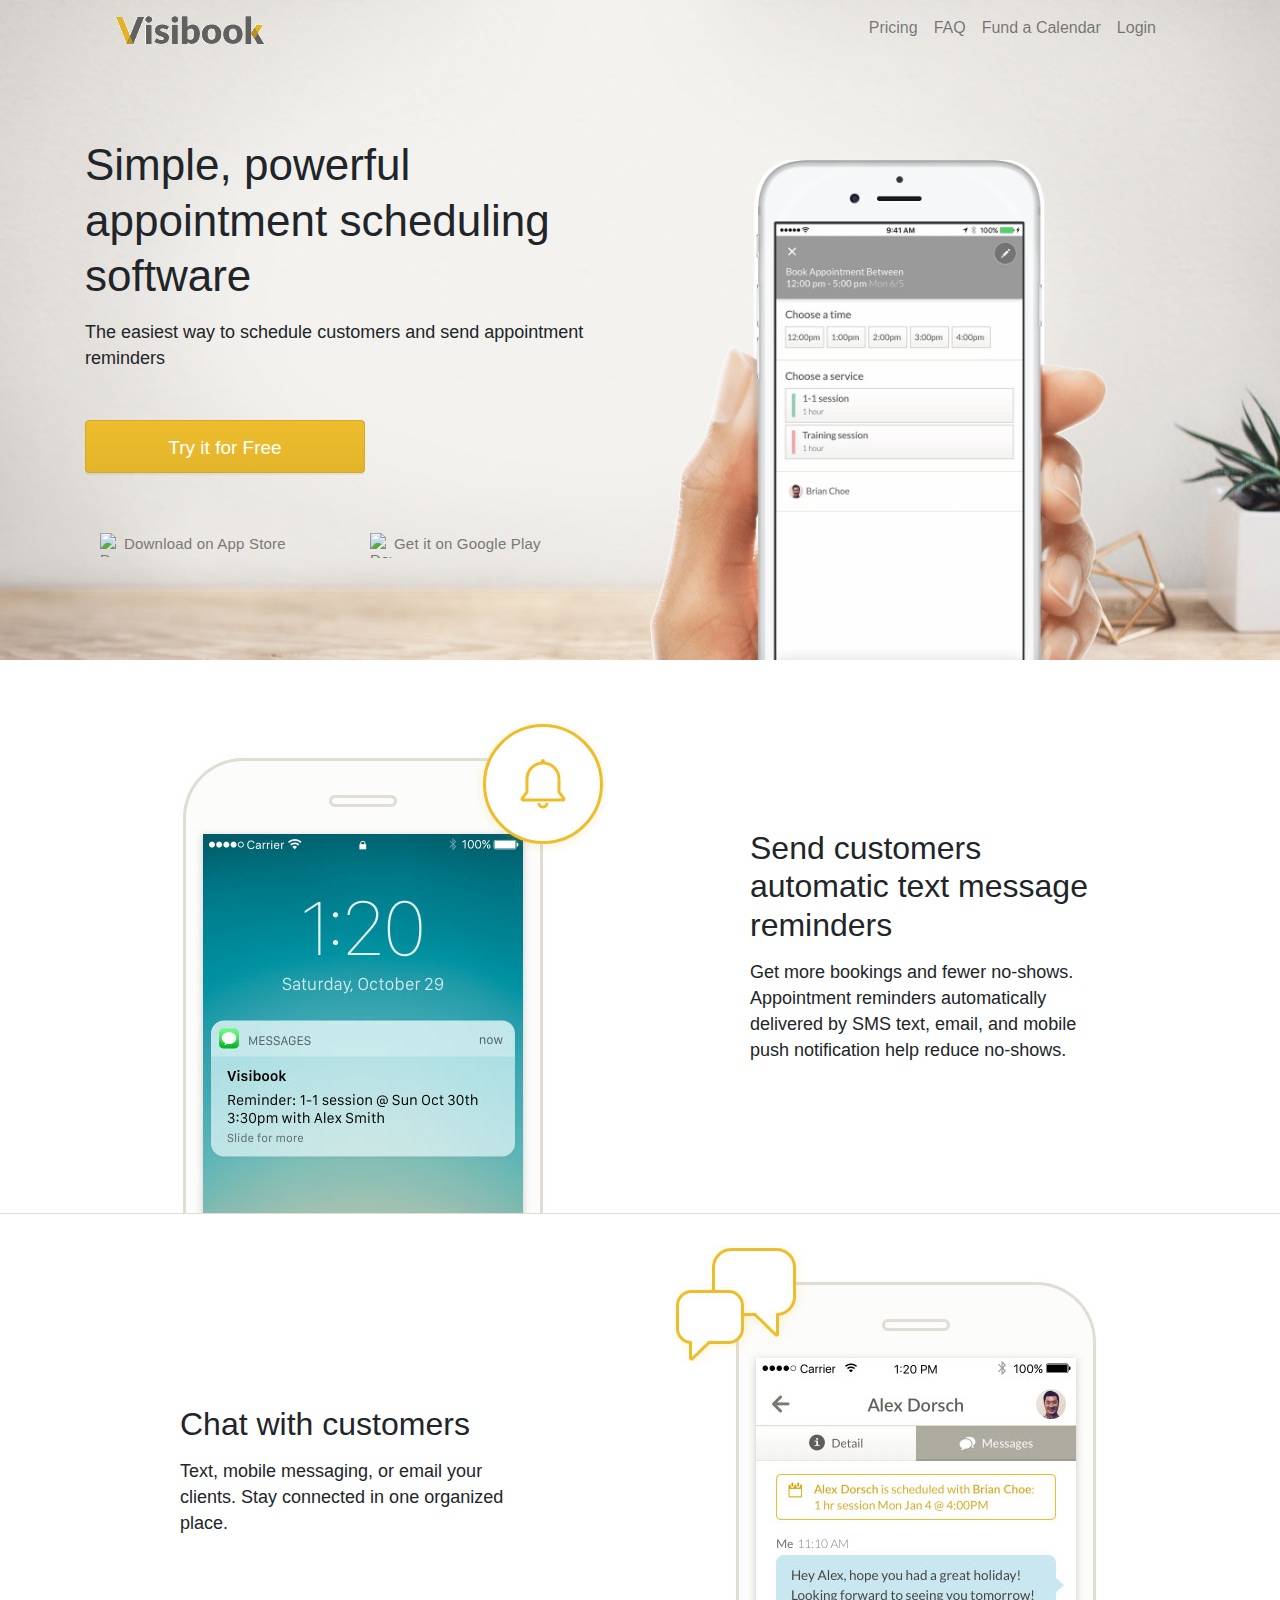
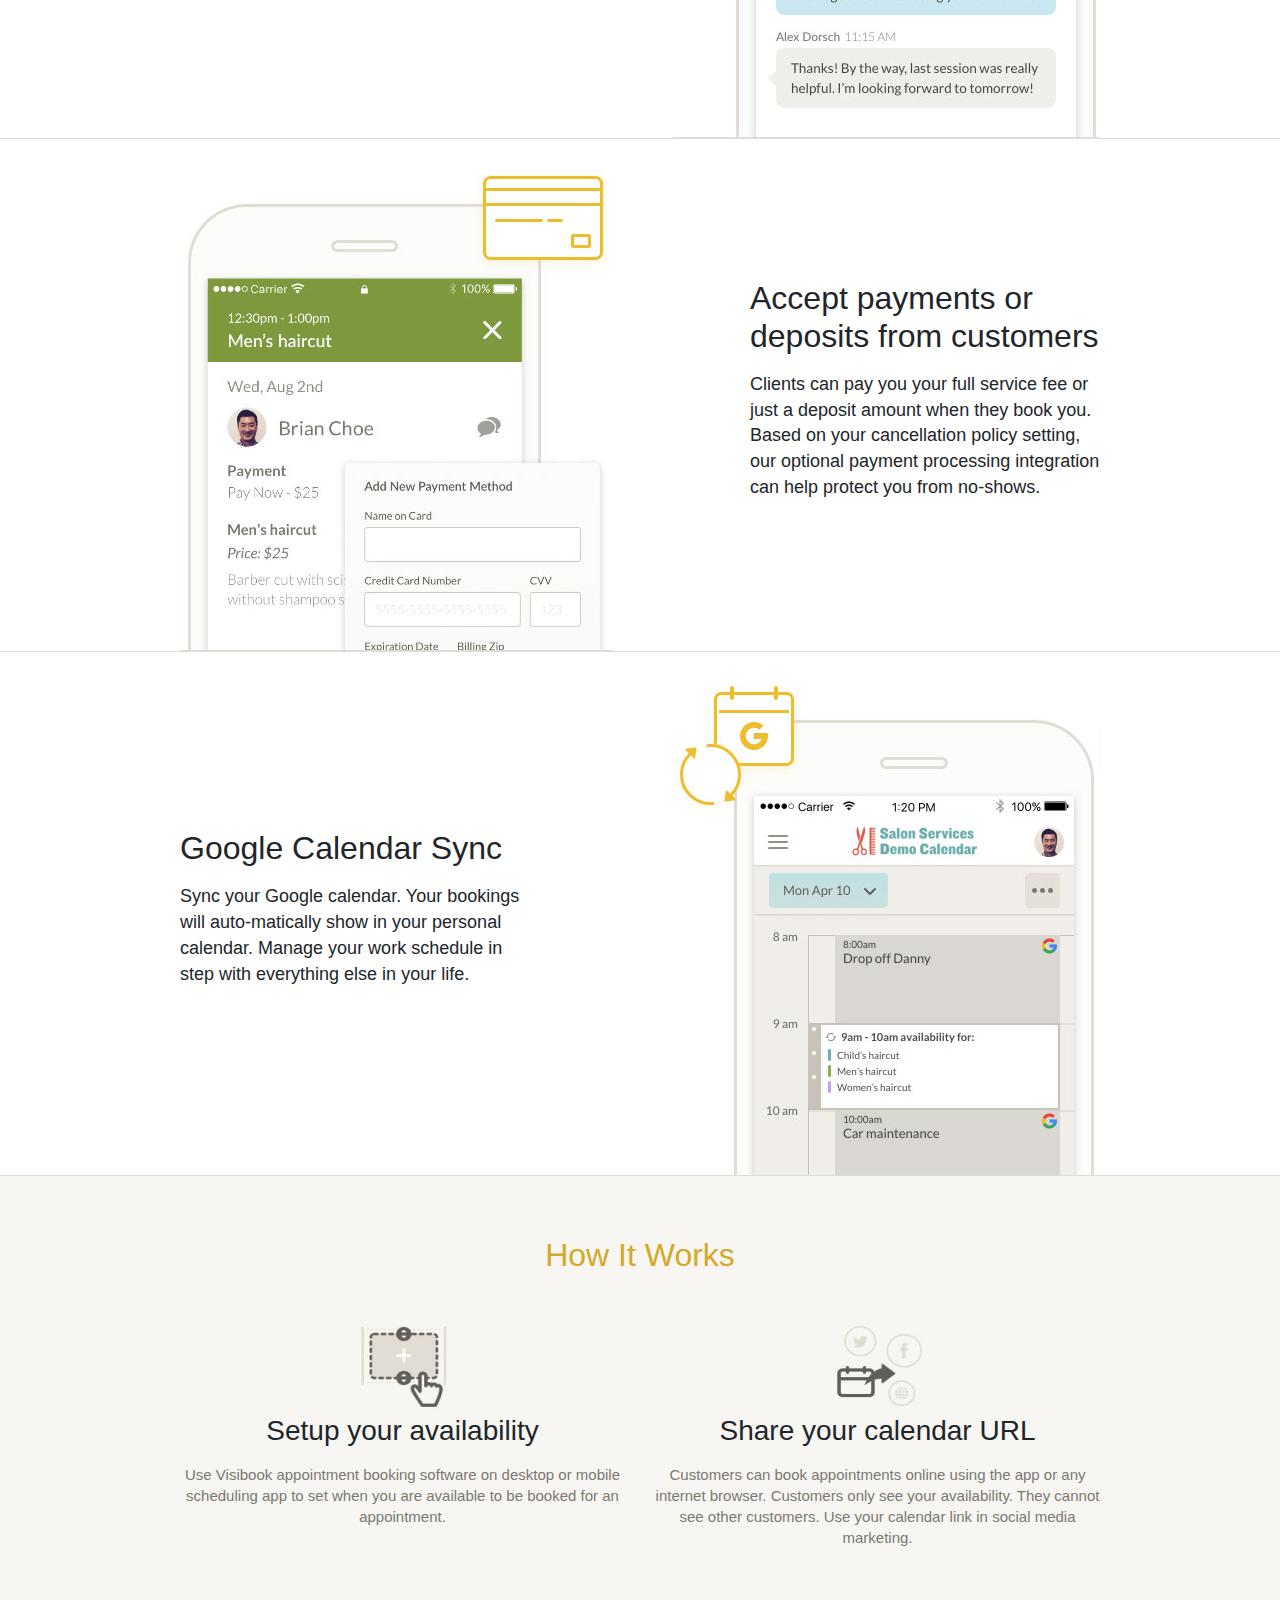
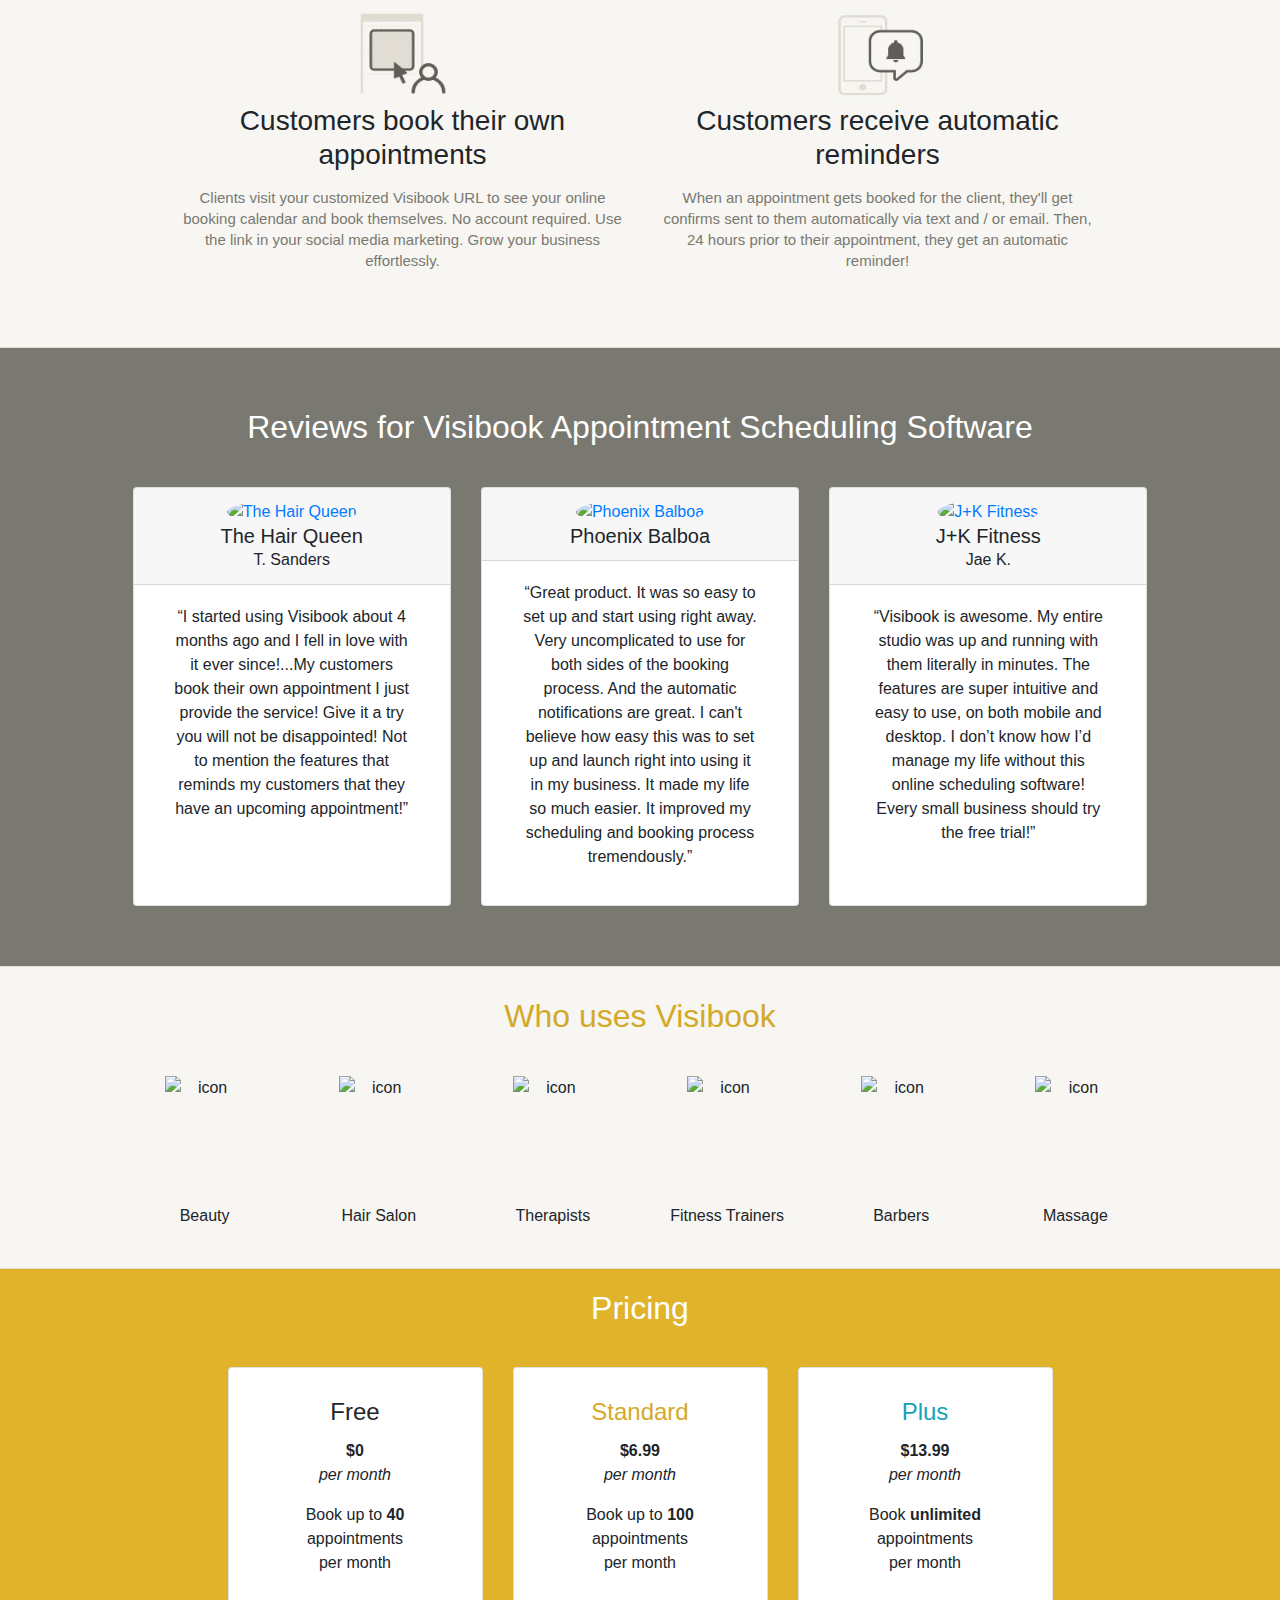
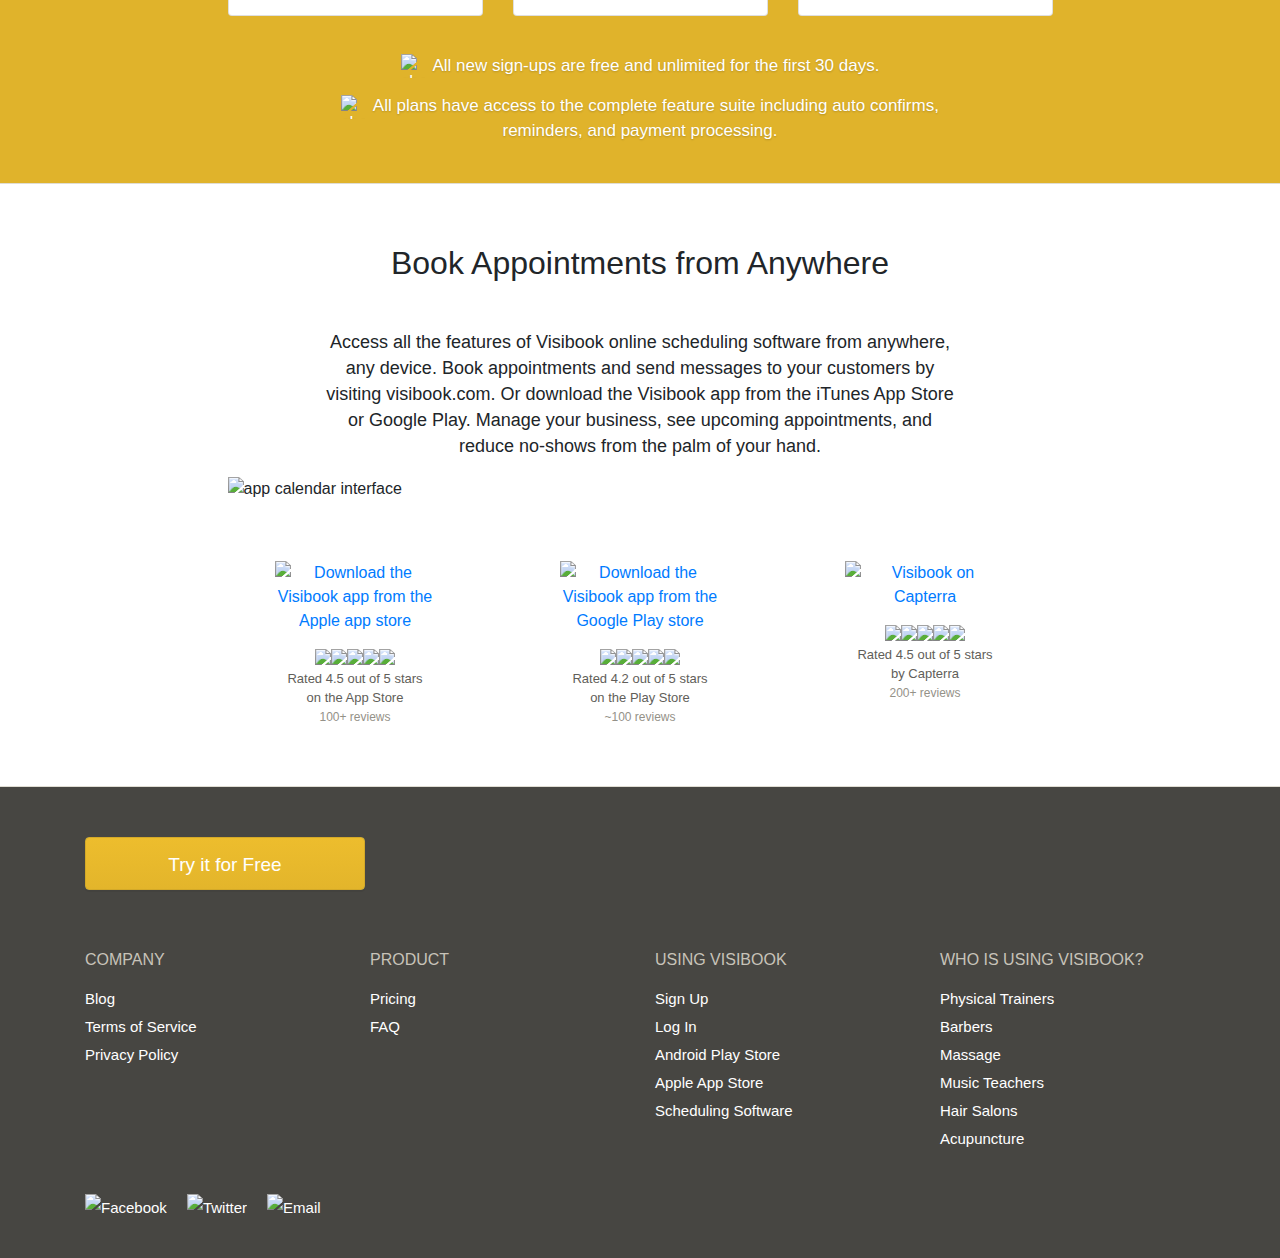
==== commit cae7ca98: "2018-3-20" ====
--- a/index.html
+++ b/index.html
@@ -7,9 +7,10 @@
     <title>Appointment Scheduling Software | Visibook</title>
     <!-- Bootstrap core CSS -->
     <!--https://visibook.com/-->
-    <link rel="stylesheet" href="https://cdn.bootcss.com/bootstrap/4.0.0/css/bootstrap.min.css"
-          integrity="sha384-Gn5384xqQ1aoWXA+058RXPxPg6fy4IWvTNh0E263XmFcJlSAwiGgFAW/dAiS6JXm" crossorigin="anonymous">
+    <link rel="stylesheet" href="https://cdn.bootcss.com/bootstrap/4.0.0/css/bootstrap.min.css"integrity="sha384-Gn5384xqQ1aoWXA+058RXPxPg6fy4IWvTNh0E263XmFcJlSAwiGgFAW/dAiS6JXm" crossorigin="anonymous">
+    <link rel="stylesheet" href="css/bootstrap.min.css">
     <link rel="stylesheet" href="css/style.css">
+    <link rel="stylesheet" href="css/index.css">
     </head>
 <body>
     <header>
@@ -28,7 +29,7 @@
                         </ul>
                         <div class="my-2 my-lg-0">
                             <ul class="navbar-nav mr-auto mt-2 mt-lg-0">
-                                <li class="nav-item active">
+                                <li class="nav-item">
                                     <a class="nav-link" href="#">Pricing <span class="sr-only">(current)</span></a>
                                 </li>
                                 <li class="nav-item">
@@ -219,7 +220,7 @@
                     <div class="card-deck">
                         <div class="card">
                             <div class="card-header text-center">
-                                <a href="http://visibook.com/thehairqueenwv"><img src="https://cdn.visibook.com/visibook/img/image-hairqueen-min.png" class="rounded-circle" width="80" height="80" alt="The Hair Queen"></a>
+                                <a href=""><img src="https://cdn.visibook.com/visibook/img/image-hairqueen-min.png" class="rounded-circle" width="80" height="80" alt="The Hair Queen"></a>
                                 <h5 class="mb-0">The Hair Queen</h5>
                                 <span class="card-subtitle">T. Sanders</span>
                             </div>
@@ -229,7 +230,7 @@
                         </div>
                         <div class="card">
                             <div class="card-header text-center">
-                                <a href="https://www.facebook.com/groups/130174133843755/"><img src="https://cdn.visibook.com/visibook/img/image-balboa-phoenix.png" class="rounded-circle" width="80" height="80" alt="Phoenix Balboa"></a>
+                                <a href=""><img src="https://cdn.visibook.com/visibook/img/image-balboa-phoenix.png" class="rounded-circle" width="80" height="80" alt="Phoenix Balboa"></a>
                                 <h5 class="mb-0">Phoenix Balboa</span></h5>
                             </div>
                             <div class="card-body text-center">
@@ -238,7 +239,7 @@
                         </div>
                         <div class="card">
                             <div class="card-header text-center">
-                                <a href="http://jkfitnessstudio.com/"><img src="https://cdn.visibook.com/visibook/img/image-jkfitness-min.png" class="rounded-circle" width="80" height="80" alt="J+K Fitness"></a>
+                                <a href=""><img src="https://cdn.visibook.com/visibook/img/image-jkfitness-min.png" class="rounded-circle" width="80" height="80" alt="J+K Fitness"></a>
                                 <h5 class="mb-0">J+K Fitness</h5>
                                 <span class="card-subtitle">Jae K.</span>
                             </div>
@@ -259,7 +260,7 @@
                 <div class="col-12 col-sm-9 col-md-8">
                     <div class="card">
                         <div class="card-header text-center">
-                            <a href="http://visibook.com/thehairqueenwv"><img src="https://cdn.visibook.com/visibook/img/image-hairqueen-min.png" class="rounded-circle" width="80" height="80" alt="The Hair Queen"></a>
+                            <a href=""><img src="https://cdn.visibook.com/visibook/img/image-hairqueen-min.png" class="rounded-circle" width="80" height="80" alt="The Hair Queen"></a>
                             <h5 class="mb-0">The Hair Queen</h5>
                             <span class="card-subtitle">T. Sanders</span>
                         </div>
@@ -314,7 +315,7 @@
                 <div class="col-12 col-sm-9 col-md-8">
                     <div class="card">
                         <div class="card-header text-center">
-                            <a href="https://www.facebook.com/groups/130174133843755/"><img src="https://cdn.visibook.com/visibook/img/image-balboa-phoenix.png" class="rounded-circle" width="80" height="80" alt="Phoenix Balboa"></a>
+                            <a href=""><img src="https://cdn.visibook.com/visibook/img/image-balboa-phoenix.png" class="rounded-circle" width="80" height="80" alt="Phoenix Balboa"></a>
                             <h5 class="mb-0">Phoenix Balboa</span></h5>
                         </div>
                         <div class="card-body text-center">
@@ -408,7 +409,7 @@
                 <div class="col-12 col-sm-12 col-md-10 col-xl-8">
                     <div class="row justify-space-between">
                         <div class="col-sm-4 col-xl-3 mb-8 mb-sm-0 text-center" itemscope itemtype=”http://schema.org/Product”>
-                            <a href="https://itunes.apple.com/us/app/visibook/id961171461?mt=8">
+                            <a href="">
                                 <img src="https://cdn.visibook.com/visibook/img/reviews-appstore.svg" class="img-fluid mb-3" width="170" height="58" alt="Download the Visibook app from the Apple app store" itemprop="name">
                                 <div class="stars" itemprop="aggregateRating" itemscope="itemscope" itemtype="http://schema.org/AggregateRating">
                                     <div class="d-flex justify-content-center mb-1" aria-label="Rated 4.5 out of 5 stars on the App Store">
@@ -440,7 +441,7 @@
                             </a>
                         </div>
                         <div class="col-sm-4 col-xl-3 ml-sm-auto text-center" itemscope itemtype=”http://schema.org/Product”>
-                            <a href="http://www.capterra.com/p/151022/Visibook/">
+                            <a href="">
                                 <img src="https://cdn.visibook.com/visibook/img/reviews-capterra.svg" class="img-fluid mb-3" width="170" height="58" alt="Visibook on Capterra" itemprop="name">
                                 <div class="stars" itemprop="aggregateRating" itemscope="itemscope" itemtype="http://schema.org/AggregateRating">
                                     <div class="d-flex justify-content-center mb-1" aria-label="Rated 4.5 out of 5 stars by Capterr">
@@ -465,7 +466,7 @@
         <div class="container">
             <div class="row mb-12 pt-8 mb-11">
                 <div class="col-md-7">
-                    <a href="https://visibook.com/intent" class="btn btn-primary">Try it for Free</a>
+                    <a href="" class="btn btn-primary">Try it for Free</a>
                 </div>
             </div>
             <div class="row">
@@ -473,9 +474,9 @@
                     <h6 class="mb-3 mb-lg-6">Company</h6>
                     <nav>
                         <ul class="list-unstyled mb-9 mb-lg-6">
-                            <li><a href="https://blog.visibook.com/">Blog</a></li>
-                            <li><a href="https://visibook.com/terms">Terms of Service</a></li>
-                            <li><a href="https://visibook.com/privacy">Privacy Policy</a></li>
+                            <li><a href="">Blog</a></li>
+                            <li><a href="">Terms of Service</a></li>
+                            <li><a href="">Privacy Policy</a></li>
                         </ul>
                     </nav>
                 </div>
@@ -483,8 +484,8 @@
                     <h6 class="mb-3 mb-lg-6">Product</h6>
                     <nav>
                         <ul class="list-unstyled mb-9 mb-lg-6">
-                            <li><a href="https://visibook.com/pricing">Pricing</a></li>
-                            <li><a href="http://help.visibook.com/">FAQ</a></li>
+                            <li><a href="">Pricing</a></li>
+                            <li><a href="">FAQ</a></li>
                         </ul>
                     </nav>
                 </div>
@@ -492,11 +493,11 @@
                     <h6 class="mb-3 mb-lg-6">Using Visibook</h6>
                     <nav>
                         <ul class="list-unstyled mb-9 mb-lg-6">
-                            <li><a href="https://visibook.com/intent?signup=1">Sign Up</a></li>
-                            <li><a href="https://visibook.com/login">Log In</a></li>
-                            <li><a href="https://play.google.com/store/apps/details?id=com.visibook.visibook">Android Play Store</a></li>
-                            <li><a href="https://itunes.apple.com/us/app/visibook/id961171461?mt=8">Apple App Store</a></li>
-                            <li><a href="/appointment-scheduling-software">Scheduling Software</a></li>
+                            <li><a href="">Sign Up</a></li>
+                            <li><a href="">Log In</a></li>
+                            <li><a href="">Android Play Store</a></li>
+                            <li><a href="">Apple App Store</a></li>
+                            <li><a href="">Scheduling Software</a></li>
                         </ul>
                     </nav>
                 </div>
@@ -504,12 +505,12 @@
                     <h6 class="mb-3 mb-lg-6">Who is using Visibook?</h6>
                     <nav>
                         <ul class="list-unstyled mb-9 mb-lg-6">
-                            <li><a href="https://visibook.com/online-appointment-scheduling-software-for-personal-trainers">Physical Trainers</a></li>
-                            <li><a href="https://visibook.com/barber-appointment-scheduling-software-and-scheduler">Barbers</a></li>
-                            <li><a href="https://visibook.com/scheduling-software-for-massage">Massage</a></li>
-                            <li><a href="https://visibook.com/appointment-scheduler-for-music-teachers">Music Teachers</a></li>
-                            <li><a href="https://visibook.com/online-appointment-scheduling-software-for-hair-salons">Hair Salons</a></li>
-                            <li><a href="https://visibook.com/scheduling-software-for-acupuncture">Acupuncture</a></li>
+                            <li><a href="">Physical Trainers</a></li>
+                            <li><a href="">Barbers</a></li>
+                            <li><a href="">Massage</a></li>
+                            <li><a href="">Music Teachers</a></li>
+                            <li><a href="">Hair Salons</a></li>
+                            <li><a href="">Acupuncture</a></li>
                         </ul>
                     </nav>
                 </div>
@@ -519,13 +520,13 @@
                     <nav>
                         <ul class="list-unstyled d-flex align-items-center">
                             <li class="mr-6">
-                                <a href="http://facebook.com/visibook"><img src="https://cdn.visibook.com/visibook/img/icon-facebook.svg" width="24" height="24" alt="Facebook"></a>
+                                <a href=""><img src="https://cdn.visibook.com/visibook/img/icon-facebook.svg" width="24" height="24" alt="Facebook"></a>
                             </li>
                             <li class="mr-6">
-                                <a href="https://twitter.com/VisibookApp"><img src="https://cdn.visibook.com/visibook/img/icon-twitter.svg" width="24" height="24" alt="Twitter"></a>
+                                <a href=""><img src="https://cdn.visibook.com/visibook/img/icon-twitter.svg" width="24" height="24" alt="Twitter"></a>
                             </li>
                             <li class="mr-6">
-                                <a href="mailto:hello@visibook.com"><img src="https://cdn.visibook.com/visibook/img/icon-email.svg" width="24" height="24" alt="Email"></a>
+                                <a href=""><img src="https://cdn.visibook.com/visibook/img/icon-email.svg" width="24" height="24" alt="Email"></a>
                             </li>
                         </ul>
                     </nav>
@@ -534,6 +535,8 @@
         </div>
     </footer>
     </body>
+    <script src="js/bootstrap.min.js"> </script>
+    <script src="js/jquery-3.3.1.min.js"> </script>
     <script src="https://cdn.bootcss.com/jquery/3.2.1/jquery.slim.min.js"
             integrity="sha384-KJ3o2DKtIkvYIK3UENzmM7KCkRr/rE9/Qpg6aAZGJwFDMVNA/GpGFF93hXpG5KkN"
             crossorigin="anonymous"></script>
--- a/css/style.css
+++ b/css/style.css
@@ -30,91 +30,6 @@
 a:focus, a:hover {
     text-decoration: none;
 }
-/*G-css*/
-header {
-    height: 660px;
-    background: url("../images/header-bg-lg-min.jpg") no-repeat;
-    background-size: 100% 100%;
-    position: relative;
-}
-
-.bg-light {
-    background-color: transparent !important;
-}
-
-header h1 {
-    margin-top: 30px;
-    font-size: 2.75rem;
-    font-weight: 300;
-    line-height: 1.27;
-    padding-top: 50px;
-}
-
-.btn-primary {
-    background-image: linear-gradient(to bottom, #edbd2d, #e3b52b);
-    border: solid 1px #d4a928;
-}
-
-.btn {
-    padding-top: 0;
-    padding-bottom: 0;
-    width: 100%;
-    max-width: 280px;
-    height: 53px;
-    font-size: 19px;
-    color: #fff;
-    line-height: 53px;
-    border-radius: .25rem;
-    box-shadow: 0 2px 0 0 rgba(0, 0, 0, .05);
-}
-
-header .nav-link-qg {
-    display: inline-block;
-}
-
-header .align-items-stretch {
-    height: 600px;
-}
-
-header .phone-video {
-    background-image: url(../images/phone-bg-md-min.png);
-    width: 550px;
-    height: 500px;
-    background-position: left bottom;
-    background-repeat: no-repeat;
-    background-size: contain;
-    position: absolute;
-    bottom: 0;
-    right:80px;
-}
-
-.nav-links {
-    margin-top: 50px;
-}
-
-.nav-links a {
-    font-size: 15px;
-    letter-spacing: .2px;
-    color: #7a7971;
-    outline: 0;
-    transition: color .15s ease-in-out;
-    margin-top: 10px;
-    margin-bottom: 10px;
-}
-
-.main{
-    margin-top: 30px;
-}
-
-/*main 1*/
-section {
-    padding-top: 30px;
-    border-bottom: 1px solid #e0ddd3;
-}
-.bg-beige {
-    background-color: #f7f6f2;
-}
-/**/
 .text-primary {
     color: #d4a928!important;
 }
@@ -148,160 +63,4 @@
 }
 .pt-8 {
     padding-top: 1.875rem!important;
-}
-.text-shadow {
-    font-size: 17px;
-    font-weight: 500;
-    line-height: 1.41;
-    text-shadow: 0 1px 2px rgba(0,0,0,.2);
-}
-
-.text-white {
-    color: #fff!important;
-}
-.stars p:last-child {
-    font-size: 12px;
-    color: #949188!important;
-}
-/*footer*/
-footer {
-    padding-top: 20px;
-    padding-bottom: 20px;
-    background-color: #474642;
-}
-footer h6 {
-    color: #c7c3b9;
-    text-transform: uppercase;
-}
-footer nav a {
-    display: block;
-    color: #fff;
-    font-size: 15px;
-    line-height: 1.87;
-}
-footer nav a:hover {
-    color: #e0b32b;
-    text-decoration: none;
-}
-/*// Extra small devices (portrait phones, less than 576px)*/
-@media (max-width: 575.98px) {
-    header h1 {
-        padding-top: 10px;
-        margin-top:0;
-        font-size: 1.75rem;
-    }
-
-    header .lead {
-        font-size: 1.1525rem;
-        line-height: 1.35;
-    }
-
-    header .mb-5, .my-5 {
-        margin-bottom: 1.5rem !important;
-    }
-
-    header {
-        height: inherit;
-        /*height: 906px;*/
-        background: url("../images/header-bg-lg-min.jpg") no-repeat;
-        background-size: 150% 100%;
-        position: relative;
-    }
-    header .align-items-stretch {
-        height: 840px;
-        text-align: center;
-    }
-    header .phone-video{
-        width: 100%;
-        height: 484px;
-        background-image: url(../images/phone-bg-sm-min.png);
-        background-position: bottom;
-        position: absolute;
-        right: 0;
-        bottom: 0;
-    }
-    section{
-        text-align: center;
-    }
-}
-.stars {
-    margin: 0 auto;
-    max-width: 140px;
-}
-.stars p:first-of-type {
-    font-size: 13px;
-    font-weight: 500;
-    color: #615e59!important;
-}
-.lead {
-    font-weight: 300;
-    font-size: 1.125rem;
-    line-height: 1.44;
-}
-/*// Small devices (landscape phones, 576px and up)*/
-@media (min-width: 576px) and (max-width: 767.98px) {
-
-    header {
-        height: inherit;
-        text-align: center;
-        /*height: 1035px;*/
-        background: url("../images/header-bg-lg-min.jpg") no-repeat;
-        background-size: 150% 100%;
-        position: relative;
-    }
-
-    header .align-items-stretch {
-        height: 970px;
-    }
-    header .phone-video{
-        width: 100%;
-        height: 453px;
-        background-image: url(../images/phone-bg-sm-min.png);
-        background-position: bottom;
-        position: absolute;
-        right: 0;
-        bottom: 0;
-    }
-
-    section{
-        text-align: center;
-    }
-}
-
-/*// Medium devices (tablets, 768px and up)*/
-@media (min-width: 768px) and (max-width: 991.98px) {
-    header {
-        height:inherit;
-        position: relative;
-    }
-    header .phone-video {
-        width: 450px;
-        height: 450px;
-        background-image: url(../images/phone-bg-sm-min.png);
-        background-position: bottom;
-        position: absolute;
-        right: 0;
-        bottom: 0;
-    }
-
-    section{
-        text-align: center;
-    }
-
-    footer nav a {
-        font-size: 17px;
-        line-height: 1.76;
-    }
-}
-
-/*// Large devices (desktops, 992px and up)*/
-@media (min-width: 992px) and (max-width: 1199.98px) {
-    header .phone-video {
-    }
-
-}
-
-/*// Extra large devices (large desktops, 1200px and up)*/
-@media (min-width: 1200px) {
-
 }--- a/css/index.css
+++ b/css/index.css
@@ -0,0 +1,242 @@
+/*G-css*/
+header {
+    height: 660px;
+    background: url("../images/header-bg-lg-min.jpg") no-repeat;
+    background-size: 100% 100%;
+    position: relative;
+}
+
+.bg-light {
+    background-color: transparent !important;
+}
+
+header h1 {
+    margin-top: 30px;
+    font-size: 2.75rem;
+    font-weight: 300;
+    line-height: 1.27;
+    padding-top: 50px;
+}
+
+.btn-primary {
+    background-image: linear-gradient(to bottom, #edbd2d, #e3b52b);
+    border: solid 1px #d4a928;
+}
+
+.btn {
+    padding-top: 0;
+    padding-bottom: 0;
+    width: 100%;
+    max-width: 280px;
+    height: 53px;
+    font-size: 19px;
+    color: #fff;
+    line-height: 53px;
+    border-radius: .25rem;
+    box-shadow: 0 2px 0 0 rgba(0, 0, 0, .05);
+}
+
+header .nav-link-qg {
+    display: inline-block;
+}
+
+header .align-items-stretch {
+    height: 600px;
+}
+
+header .phone-video {
+    background-image: url(../images/phone-bg-md-min.png);
+    width: 550px;
+    height: 500px;
+    background-position: left bottom;
+    background-repeat: no-repeat;
+    background-size: contain;
+    position: absolute;
+    bottom: 0;
+    right:80px;
+}
+
+.nav-links {
+    margin-top: 50px;
+}
+
+.nav-links a {
+    font-size: 15px;
+    letter-spacing: .2px;
+    color: #7a7971;
+    outline: 0;
+    transition: color .15s ease-in-out;
+    margin-top: 10px;
+    margin-bottom: 10px;
+}
+
+.main{
+    margin-top: 30px;
+}
+
+/*main 1*/
+section {
+    padding-top: 30px;
+    border-bottom: 1px solid #e0ddd3;
+}
+.bg-beige {
+    background-color: #f7f6f2;
+}
+/**/
+
+.text-shadow {
+    font-size: 17px;
+    font-weight: 500;
+    line-height: 1.41;
+    text-shadow: 0 1px 2px rgba(0,0,0,.2);
+}
+
+.text-white {
+    color: #fff!important;
+}
+.stars p:last-child {
+    font-size: 12px;
+    color: #949188!important;
+}
+/*footer*/
+footer {
+    padding-top: 20px;
+    padding-bottom: 20px;
+    background-color: #474642;
+}
+footer h6 {
+    color: #c7c3b9;
+    text-transform: uppercase;
+}
+footer nav a {
+    display: block;
+    color: #fff;
+    font-size: 15px;
+    line-height: 1.87;
+}
+footer nav a:hover {
+    color: #e0b32b;
+    text-decoration: none;
+}
+/*// Extra small devices (portrait phones, less than 576px)*/
+@media (max-width: 575.98px) {
+    header h1 {
+        padding-top: 10px;
+        margin-top:0;
+        font-size: 1.75rem;
+    }
+
+    header .lead {
+        font-size: 1.1525rem;
+        line-height: 1.35;
+    }
+
+    header .mb-5, .my-5 {
+        margin-bottom: 1.5rem !important;
+    }
+
+    header {
+        height: inherit;
+        /*height: 906px;*/
+        background: url("../images/header-bg-lg-min.jpg") no-repeat;
+        background-size: 150% 100%;
+        position: relative;
+    }
+    header .align-items-stretch {
+        height: 840px;
+        text-align: center;
+    }
+    header .phone-video{
+        width: 100%;
+        height: 484px;
+        background-image: url(../images/phone-bg-sm-min.png);
+        background-position: bottom;
+        position: absolute;
+        right: 0;
+        bottom: 0;
+    }
+    section{
+        text-align: center;
+    }
+}
+.stars {
+    margin: 0 auto;
+    max-width: 140px;
+}
+.stars p:first-of-type {
+    font-size: 13px;
+    font-weight: 500;
+    color: #615e59!important;
+}
+.lead {
+    font-weight: 300;
+    font-size: 1.125rem;
+    line-height: 1.44;
+}
+/*// Small devices (landscape phones, 576px and up)*/
+@media (min-width: 576px) and (max-width: 767.98px) {
+
+    header {
+        height: inherit;
+        text-align: center;
+        /*height: 1035px;*/
+        background: url("../images/header-bg-lg-min.jpg") no-repeat;
+        background-size: 150% 100%;
+        position: relative;
+    }
+
+    header .align-items-stretch {
+        height: 970px;
+    }
+    header .phone-video{
+        width: 100%;
+        height: 453px;
+        background-image: url(../images/phone-bg-sm-min.png);
+        background-position: bottom;
+        position: absolute;
+        right: 0;
+        bottom: 0;
+    }
+
+    section{
+        text-align: center;
+    }
+}
+
+/*// Medium devices (tablets, 768px and up)*/
+@media (min-width: 768px) and (max-width: 991.98px) {
+    header {
+        height:inherit;
+        position: relative;
+    }
+    header .phone-video {
+        width: 450px;
+        height: 450px;
+        background-image: url(../images/phone-bg-sm-min.png);
+        background-position: bottom;
+        position: absolute;
+        right: 0;
+        bottom: 0;
+    }
+
+    section{
+        text-align: center;
+    }
+
+    footer nav a {
+        font-size: 17px;
+        line-height: 1.76;
+    }
+}
+
+/*// Large devices (desktops, 992px and up)*/
+@media (min-width: 992px) and (max-width: 1199.98px) {
+    header .phone-video {
+    }
+
+}
+
+/*// Extra large devices (large desktops, 1200px and up)*/
+@media (min-width: 1200px) {
+
+}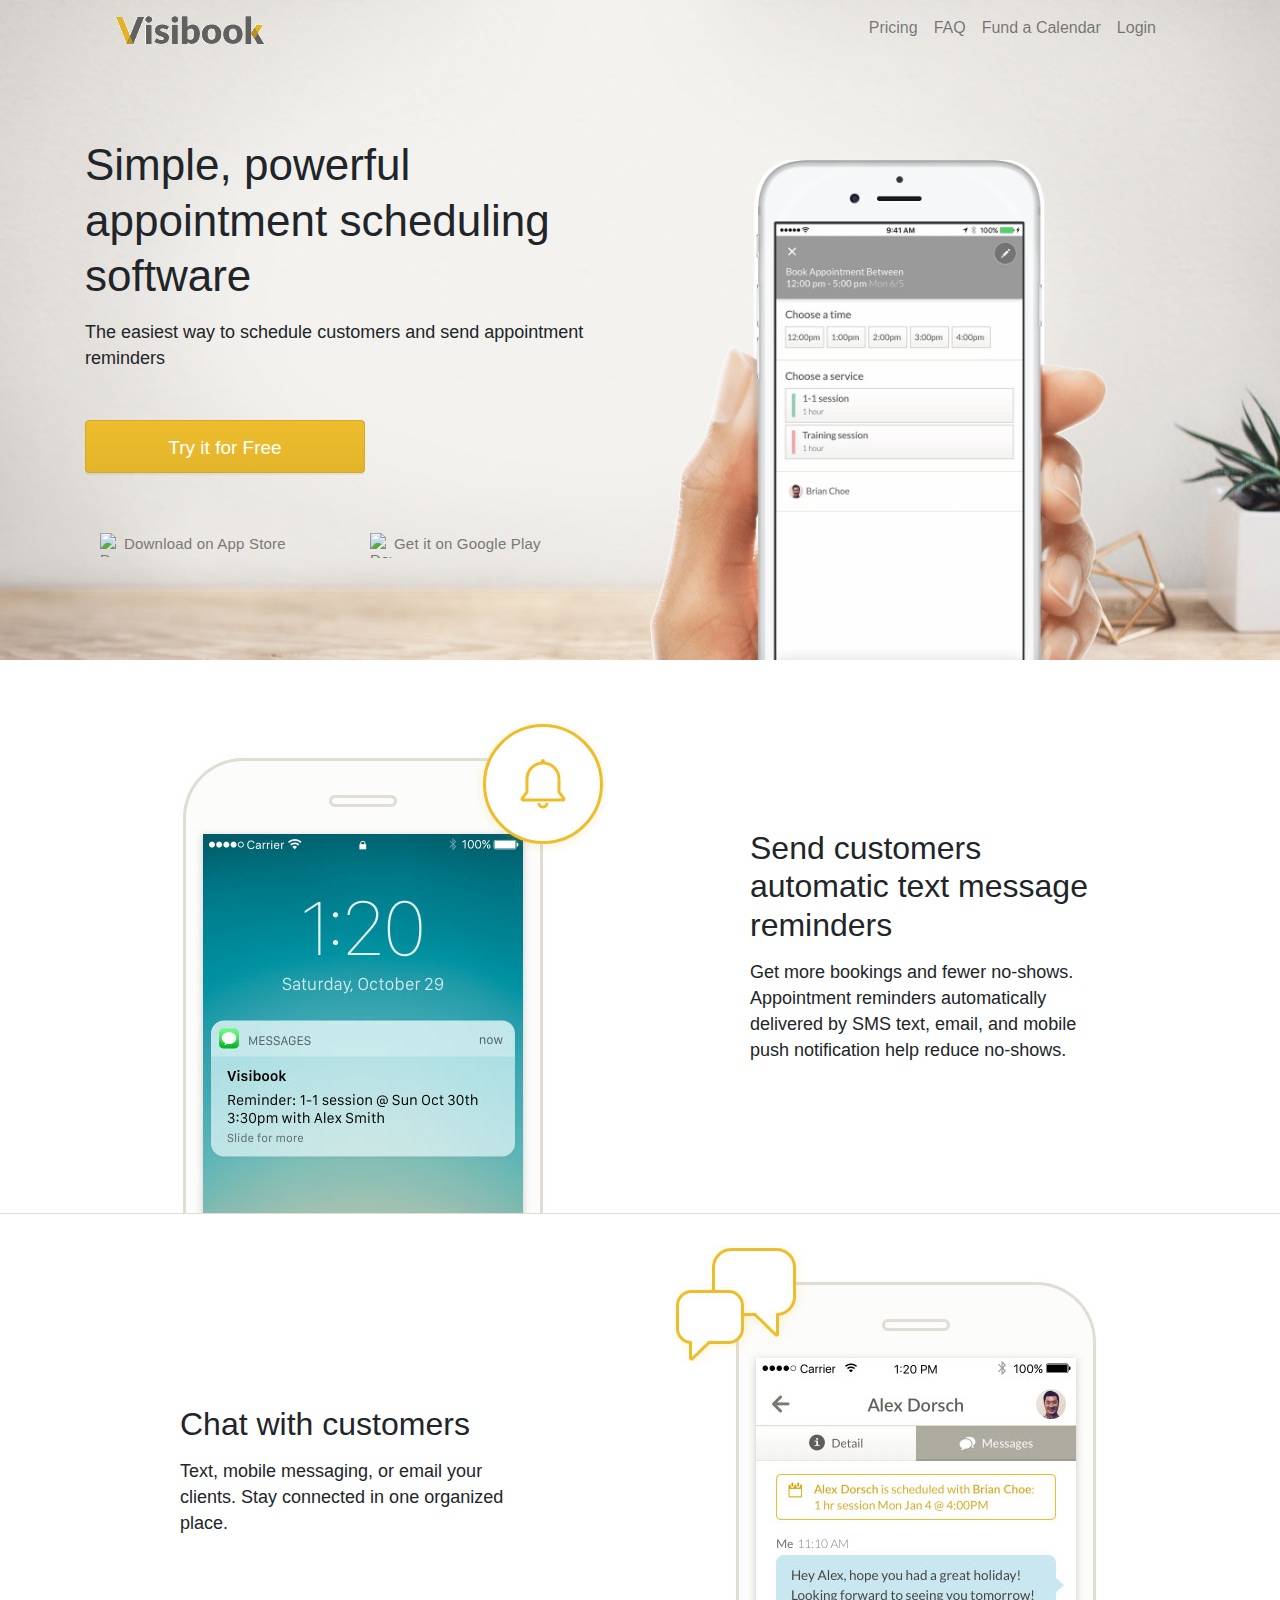
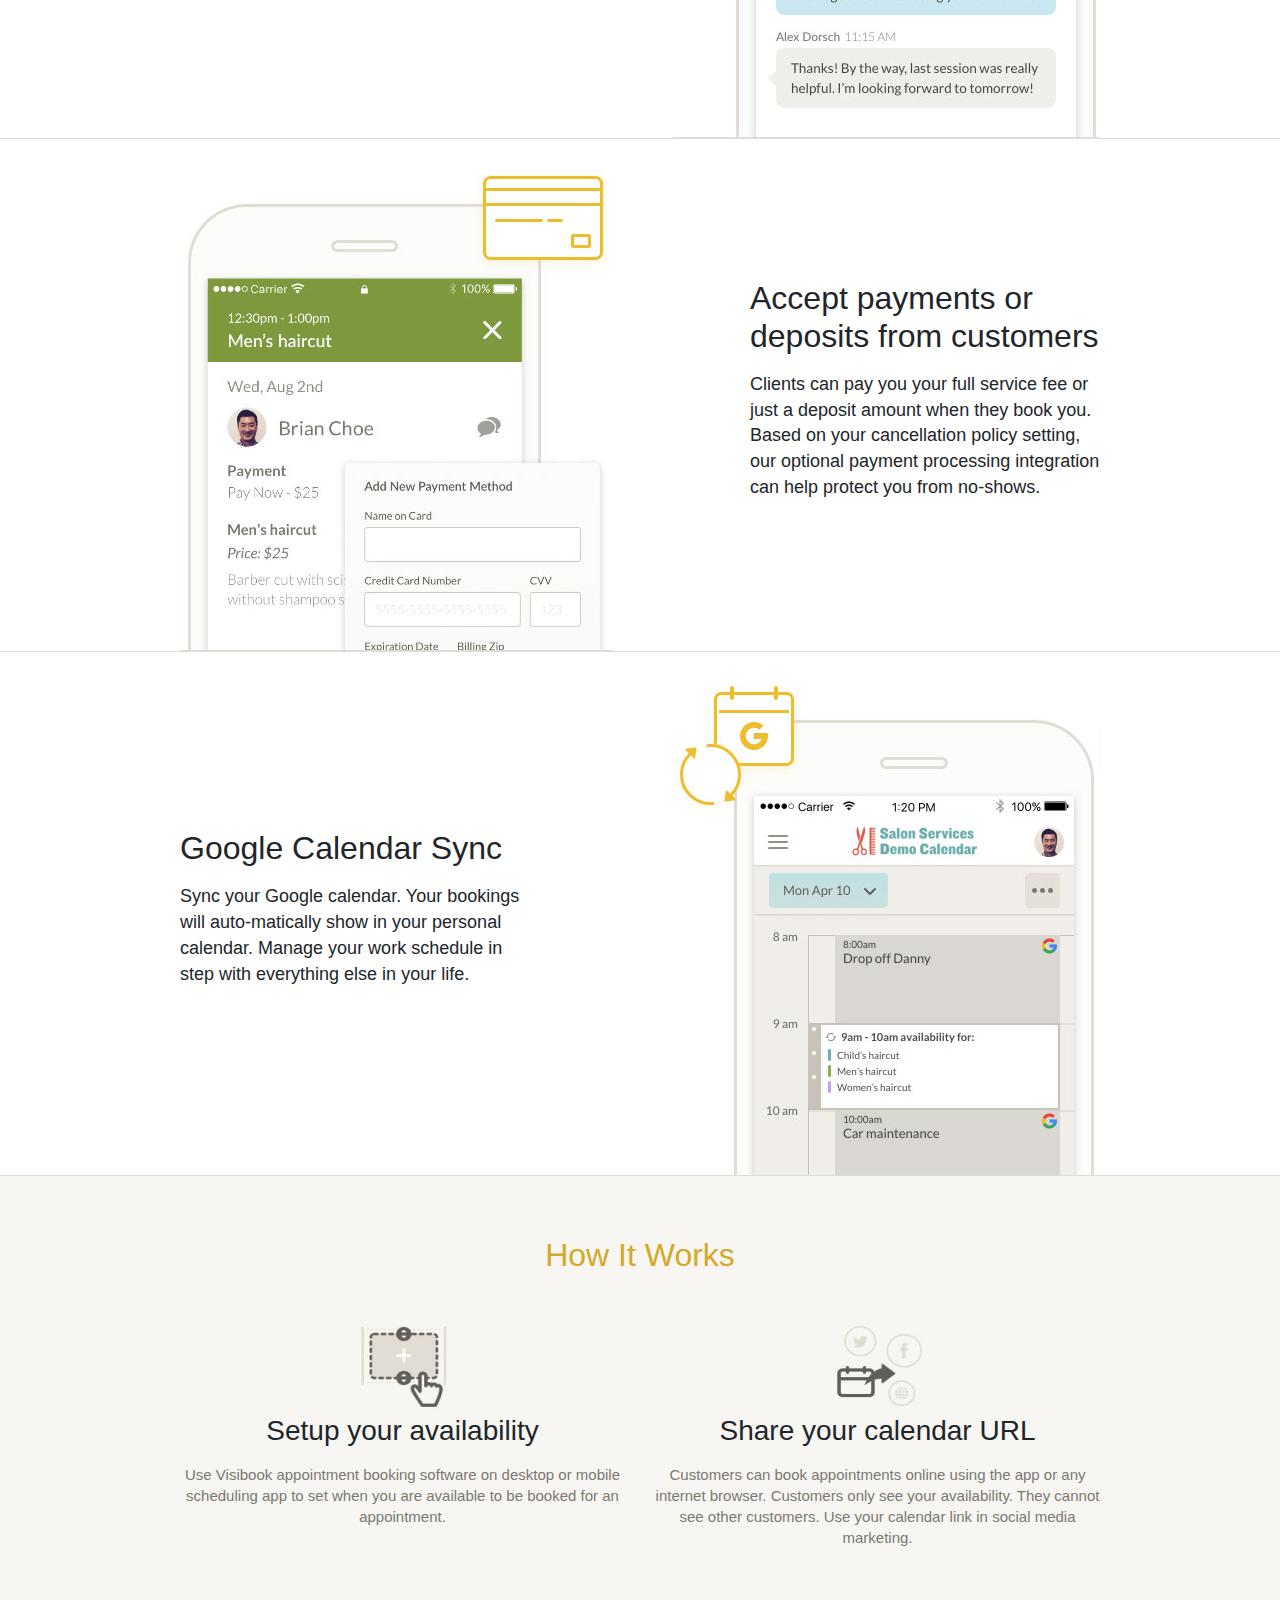
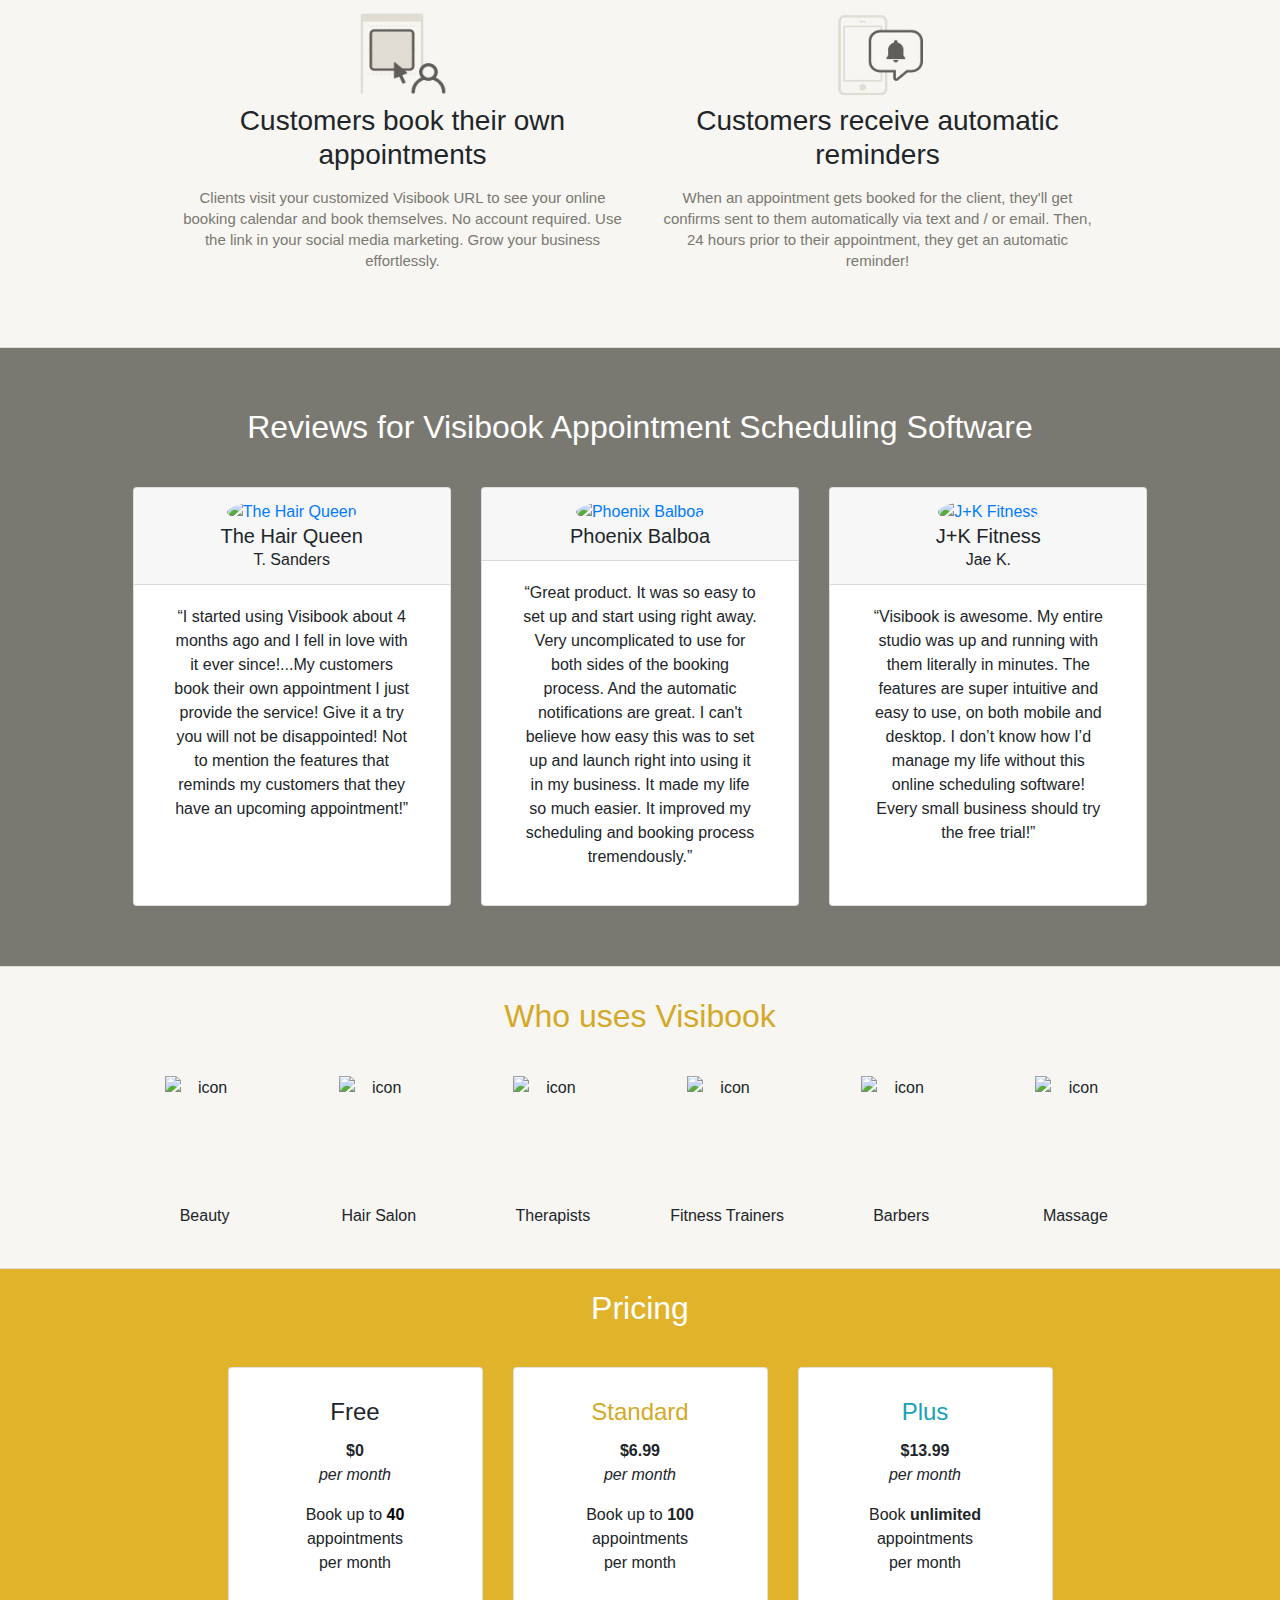
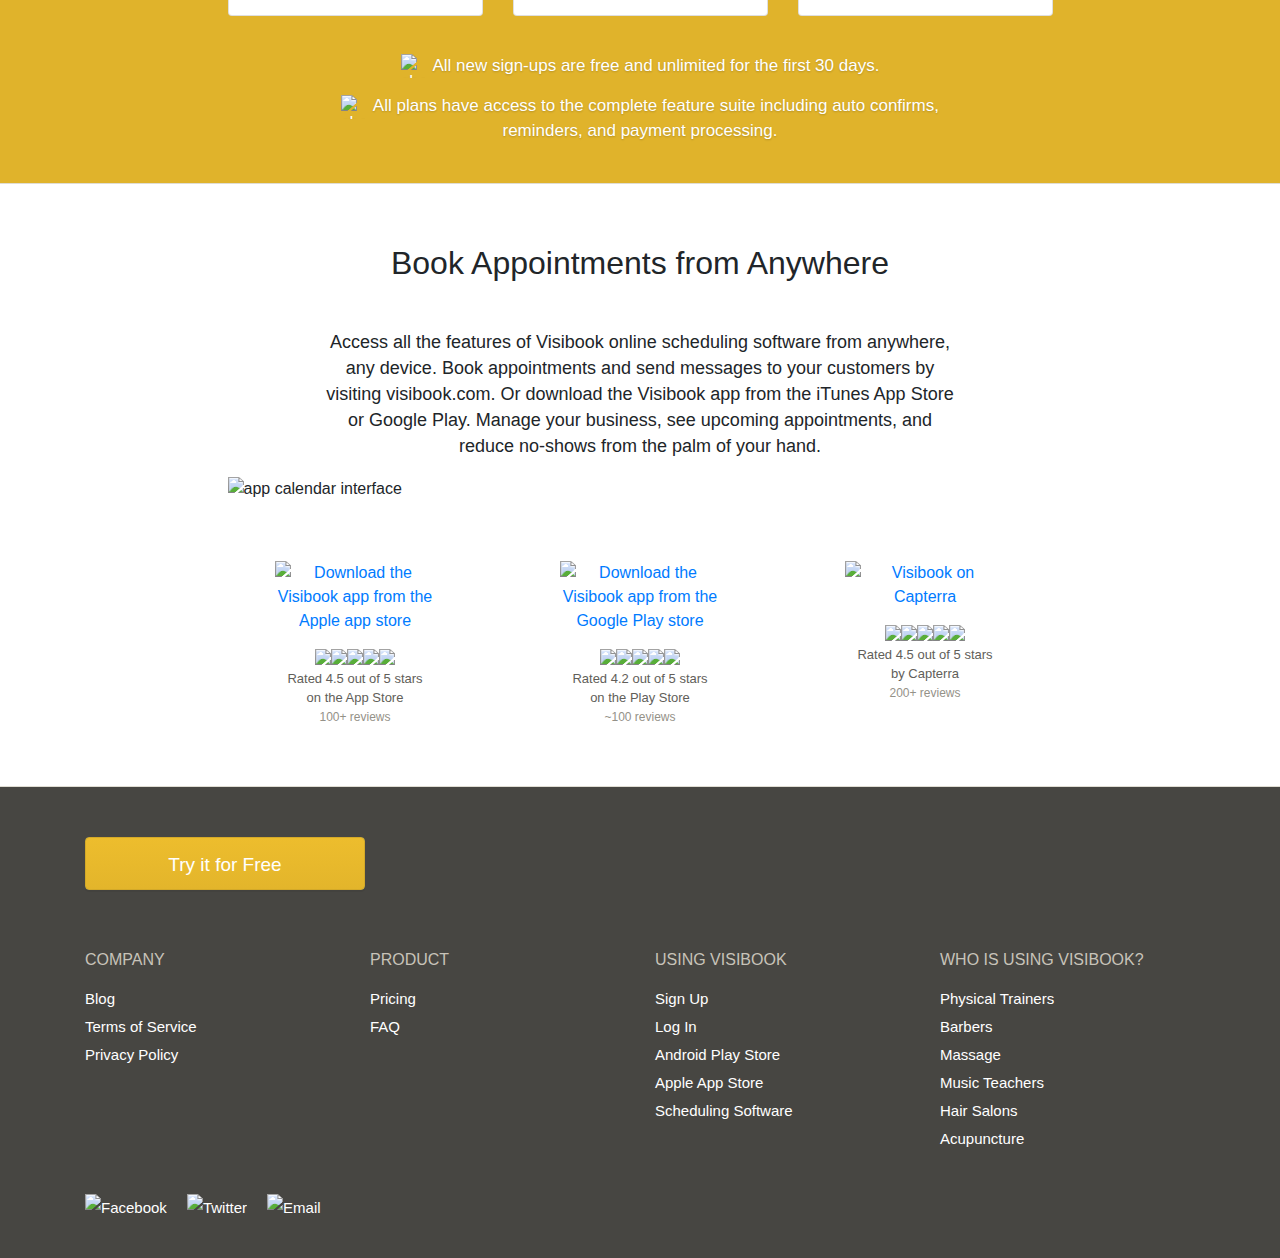
==== commit d757d84e: "18-3-20-11.32" ====
--- a/index.html
+++ b/index.html
@@ -337,7 +337,7 @@
                             <div class="card-body pt-8 pb-9">
                                 <h4 class="card-title">Free</h4>
                                 <p class="card-price mb-6"><strong class="d-block">$0</strong> <em>per month</em></p>
-                                <p class="card-price-desc card-text">Book up to <strong>40</strong> <span class="d-lg-block">appointments</span> <span class="d-lg-block">per month</span></p>
+                                <p class="card-price-desc card-text">Book up to <strong style="color: #000;">40</strong> <span class="d-lg-block">appointments</span> <span class="d-lg-block">per month</span></p>
                             </div>
                         </div>
                         <div class="card mb-2">
--- a/css/style.css
+++ b/css/style.css
@@ -8,7 +8,12 @@
 .mb-9 {
     margin-bottom: 2.5rem!important;
 }
-
+.fl{
+    float: left!important;;
+}
+.fr{
+    float: right !important;
+}
 .m-0 {
     margin: 0!important;
 }
@@ -23,7 +28,12 @@
     line-height: 1.4;
     color: #7a7971;
 }
-
+.color-fff{
+    color: #fff;
+}
+.mr10{
+    margin-right: 10px;
+}
 .mt-8 {
     margin-top: 1.875rem!important;
 }
--- a/css/index.css
+++ b/css/index.css
@@ -1,242 +1,242 @@
-/*G-css*/
-header {
-    height: 660px;
-    background: url("../images/header-bg-lg-min.jpg") no-repeat;
-    background-size: 100% 100%;
-    position: relative;
-}
-
-.bg-light {
-    background-color: transparent !important;
-}
-
-header h1 {
-    margin-top: 30px;
-    font-size: 2.75rem;
-    font-weight: 300;
-    line-height: 1.27;
-    padding-top: 50px;
-}
-
-.btn-primary {
-    background-image: linear-gradient(to bottom, #edbd2d, #e3b52b);
-    border: solid 1px #d4a928;
-}
-
-.btn {
-    padding-top: 0;
-    padding-bottom: 0;
-    width: 100%;
-    max-width: 280px;
-    height: 53px;
-    font-size: 19px;
-    color: #fff;
-    line-height: 53px;
-    border-radius: .25rem;
-    box-shadow: 0 2px 0 0 rgba(0, 0, 0, .05);
-}
-
-header .nav-link-qg {
-    display: inline-block;
-}
-
-header .align-items-stretch {
-    height: 600px;
-}
-
-header .phone-video {
-    background-image: url(../images/phone-bg-md-min.png);
-    width: 550px;
-    height: 500px;
-    background-position: left bottom;
-    background-repeat: no-repeat;
-    background-size: contain;
-    position: absolute;
-    bottom: 0;
-    right:80px;
-}
-
-.nav-links {
-    margin-top: 50px;
-}
-
-.nav-links a {
-    font-size: 15px;
-    letter-spacing: .2px;
-    color: #7a7971;
-    outline: 0;
-    transition: color .15s ease-in-out;
-    margin-top: 10px;
-    margin-bottom: 10px;
-}
-
-.main{
-    margin-top: 30px;
-}
-
-/*main 1*/
-section {
-    padding-top: 30px;
-    border-bottom: 1px solid #e0ddd3;
-}
-.bg-beige {
-    background-color: #f7f6f2;
-}
-/**/
-
-.text-shadow {
-    font-size: 17px;
-    font-weight: 500;
-    line-height: 1.41;
-    text-shadow: 0 1px 2px rgba(0,0,0,.2);
-}
-
-.text-white {
-    color: #fff!important;
-}
-.stars p:last-child {
-    font-size: 12px;
-    color: #949188!important;
-}
-/*footer*/
-footer {
-    padding-top: 20px;
-    padding-bottom: 20px;
-    background-color: #474642;
-}
-footer h6 {
-    color: #c7c3b9;
-    text-transform: uppercase;
-}
-footer nav a {
-    display: block;
-    color: #fff;
-    font-size: 15px;
-    line-height: 1.87;
-}
-footer nav a:hover {
-    color: #e0b32b;
-    text-decoration: none;
-}
-/*// Extra small devices (portrait phones, less than 576px)*/
-@media (max-width: 575.98px) {
-    header h1 {
-        padding-top: 10px;
-        margin-top:0;
-        font-size: 1.75rem;
-    }
-
-    header .lead {
-        font-size: 1.1525rem;
-        line-height: 1.35;
-    }
-
-    header .mb-5, .my-5 {
-        margin-bottom: 1.5rem !important;
-    }
-
-    header {
-        height: inherit;
-        /*height: 906px;*/
-        background: url("../images/header-bg-lg-min.jpg") no-repeat;
-        background-size: 150% 100%;
-        position: relative;
-    }
-    header .align-items-stretch {
-        height: 840px;
-        text-align: center;
-    }
-    header .phone-video{
-        width: 100%;
-        height: 484px;
-        background-image: url(../images/phone-bg-sm-min.png);
-        background-position: bottom;
-        position: absolute;
-        right: 0;
-        bottom: 0;
-    }
-    section{
-        text-align: center;
-    }
-}
-.stars {
-    margin: 0 auto;
-    max-width: 140px;
-}
-.stars p:first-of-type {
-    font-size: 13px;
-    font-weight: 500;
-    color: #615e59!important;
-}
-.lead {
-    font-weight: 300;
-    font-size: 1.125rem;
-    line-height: 1.44;
-}
-/*// Small devices (landscape phones, 576px and up)*/
-@media (min-width: 576px) and (max-width: 767.98px) {
-
-    header {
-        height: inherit;
-        text-align: center;
-        /*height: 1035px;*/
-        background: url("../images/header-bg-lg-min.jpg") no-repeat;
-        background-size: 150% 100%;
-        position: relative;
-    }
-
-    header .align-items-stretch {
-        height: 970px;
-    }
-    header .phone-video{
-        width: 100%;
-        height: 453px;
-        background-image: url(../images/phone-bg-sm-min.png);
-        background-position: bottom;
-        position: absolute;
-        right: 0;
-        bottom: 0;
-    }
-
-    section{
-        text-align: center;
-    }
-}
-
-/*// Medium devices (tablets, 768px and up)*/
-@media (min-width: 768px) and (max-width: 991.98px) {
-    header {
-        height:inherit;
-        position: relative;
-    }
-    header .phone-video {
-        width: 450px;
-        height: 450px;
-        background-image: url(../images/phone-bg-sm-min.png);
-        background-position: bottom;
-        position: absolute;
-        right: 0;
-        bottom: 0;
-    }
-
-    section{
-        text-align: center;
-    }
-
-    footer nav a {
-        font-size: 17px;
-        line-height: 1.76;
-    }
-}
-
-/*// Large devices (desktops, 992px and up)*/
-@media (min-width: 992px) and (max-width: 1199.98px) {
-    header .phone-video {
-    }
-
-}
-
-/*// Extra large devices (large desktops, 1200px and up)*/
-@media (min-width: 1200px) {
-
+/*G-css*/
+header {
+    height: 660px;
+    background: url("../images/header-bg-lg-min.jpg") no-repeat;
+    background-size: 100% 100%;
+    position: relative;
+}
+
+.bg-light {
+    background-color: transparent !important;
+}
+
+header h1 {
+    margin-top: 30px;
+    font-size: 2.75rem;
+    font-weight: 300;
+    line-height: 1.27;
+    padding-top: 50px;
+}
+
+.btn-primary {
+    background-image: linear-gradient(to bottom, #edbd2d, #e3b52b);
+    border: solid 1px #d4a928;
+}
+
+.btn {
+    padding-top: 0;
+    padding-bottom: 0;
+    width: 100%;
+    max-width: 280px;
+    height: 53px;
+    font-size: 19px;
+    color: #fff;
+    line-height: 53px;
+    border-radius: .25rem;
+    box-shadow: 0 2px 0 0 rgba(0, 0, 0, .05);
+}
+
+header .nav-link-qg {
+    display: inline-block;
+}
+
+header .align-items-stretch {
+    height: 600px;
+}
+
+header .phone-video {
+    background-image: url(../images/phone-bg-md-min.png);
+    width: 550px;
+    height: 500px;
+    background-position: left bottom;
+    background-repeat: no-repeat;
+    background-size: contain;
+    position: absolute;
+    bottom: 0;
+    right:80px;
+}
+
+.nav-links {
+    margin-top: 50px;
+}
+
+.nav-links a {
+    font-size: 15px;
+    letter-spacing: .2px;
+    color: #7a7971;
+    outline: 0;
+    transition: color .15s ease-in-out;
+    margin-top: 10px;
+    margin-bottom: 10px;
+}
+
+.main{
+    margin-top: 30px;
+}
+
+/*main 1*/
+section {
+    padding-top: 30px;
+    border-bottom: 1px solid #e0ddd3;
+}
+.bg-beige {
+    background-color: #f7f6f2;
+}
+/**/
+
+.text-shadow {
+    font-size: 17px;
+    font-weight: 500;
+    line-height: 1.41;
+    text-shadow: 0 1px 2px rgba(0,0,0,.2);
+}
+
+.text-white {
+    color: #fff!important;
+}
+.stars p:last-child {
+    font-size: 12px;
+    color: #949188!important;
+}
+/*footer*/
+footer {
+    padding-top: 20px;
+    padding-bottom: 20px;
+    background-color: #474642;
+}
+footer h6 {
+    color: #c7c3b9;
+    text-transform: uppercase;
+}
+footer nav a {
+    display: block;
+    color: #fff;
+    font-size: 15px;
+    line-height: 1.87;
+}
+footer nav a:hover {
+    color: #e0b32b;
+    text-decoration: none;
+}
+/*// Extra small devices (portrait phones, less than 576px)*/
+@media (max-width: 575.98px) {
+    header h1 {
+        padding-top: 10px;
+        margin-top:0;
+        font-size: 1.75rem;
+    }
+
+    header .lead {
+        font-size: 1.1525rem;
+        line-height: 1.35;
+    }
+
+    header .mb-5, .my-5 {
+        margin-bottom: 1.5rem !important;
+    }
+
+    header {
+        height: inherit;
+        /*height: 906px;*/
+        background: url("../images/header-bg-lg-min.jpg") no-repeat;
+        background-size: 150% 100%;
+        position: relative;
+    }
+    header .align-items-stretch {
+        height: 840px;
+        text-align: center;
+    }
+    header .phone-video{
+        width: 100%;
+        height: 484px;
+        background-image: url(../images/phone-bg-sm-min.png);
+        background-position: bottom;
+        position: absolute;
+        right: 0;
+        bottom: 0;
+    }
+    section{
+        text-align: center;
+    }
+}
+.stars {
+    margin: 0 auto;
+    max-width: 140px;
+}
+.stars p:first-of-type {
+    font-size: 13px;
+    font-weight: 500;
+    color: #615e59!important;
+}
+.lead {
+    font-weight: 300;
+    font-size: 1.125rem;
+    line-height: 1.44;
+}
+/*// Small devices (landscape phones, 576px and up)*/
+@media (min-width: 576px) and (max-width: 767.98px) {
+
+    header {
+        height: inherit;
+        text-align: center;
+        /*height: 1035px;*/
+        background: url("../images/header-bg-lg-min.jpg") no-repeat;
+        background-size: 150% 100%;
+        position: relative;
+    }
+
+    header .align-items-stretch {
+        height: 970px;
+    }
+    header .phone-video{
+        width: 100%;
+        height: 453px;
+        background-image: url(../images/phone-bg-sm-min.png);
+        background-position: bottom;
+        position: absolute;
+        right: 0;
+        bottom: 0;
+    }
+
+    section{
+        text-align: center;
+    }
+}
+
+/*// Medium devices (tablets, 768px and up)*/
+@media (min-width: 768px) and (max-width: 991.98px) {
+    header {
+        height:inherit;
+        position: relative;
+    }
+    header .phone-video {
+        width: 450px;
+        height: 450px;
+        background-image: url(../images/phone-bg-sm-min.png);
+        background-position: bottom;
+        position: absolute;
+        right: 0;
+        bottom: 0;
+    }
+
+    section{
+        text-align: center;
+    }
+
+    footer nav a {
+        font-size: 17px;
+        line-height: 1.76;
+    }
+}
+
+/*// Large devices (desktops, 992px and up)*/
+@media (min-width: 992px) and (max-width: 1199.98px) {
+    header .phone-video {
+    }
+
+}
+
+/*// Extra large devices (large desktops, 1200px and up)*/
+@media (min-width: 1200px) {
+
 }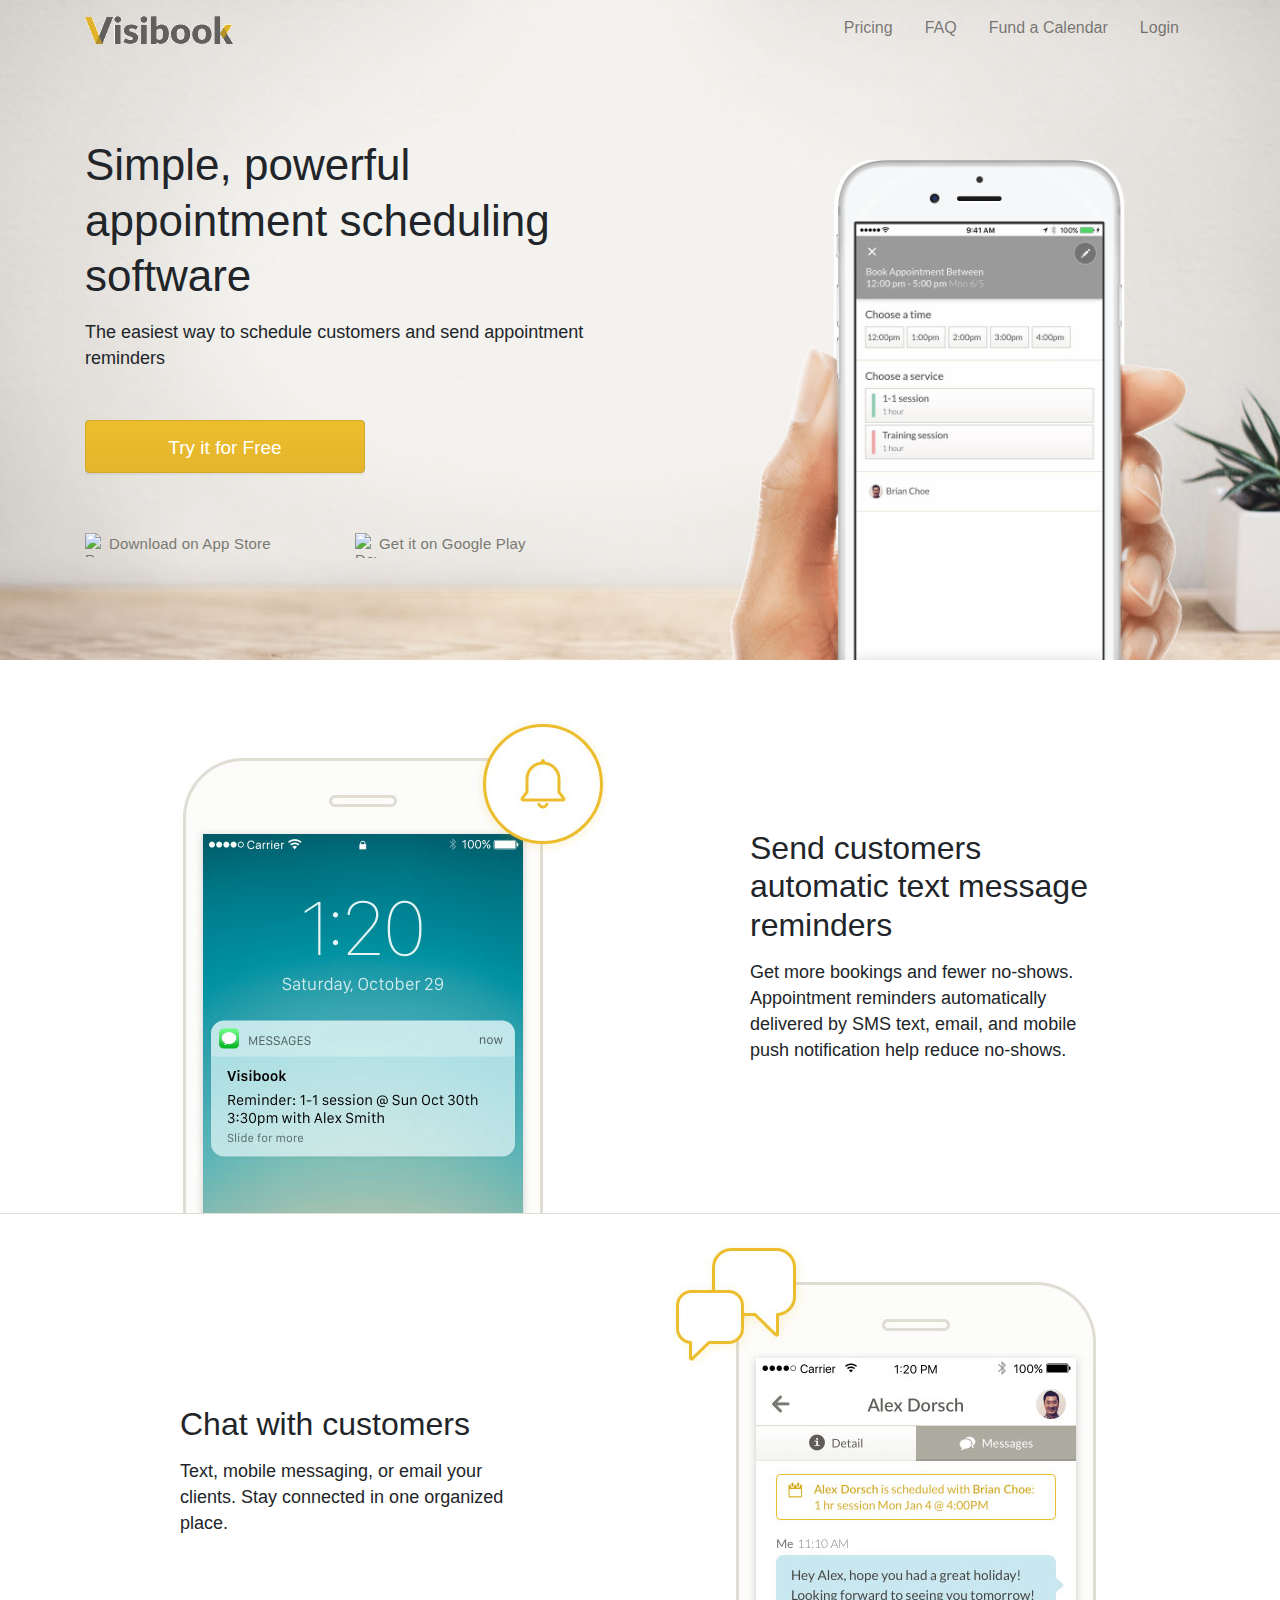
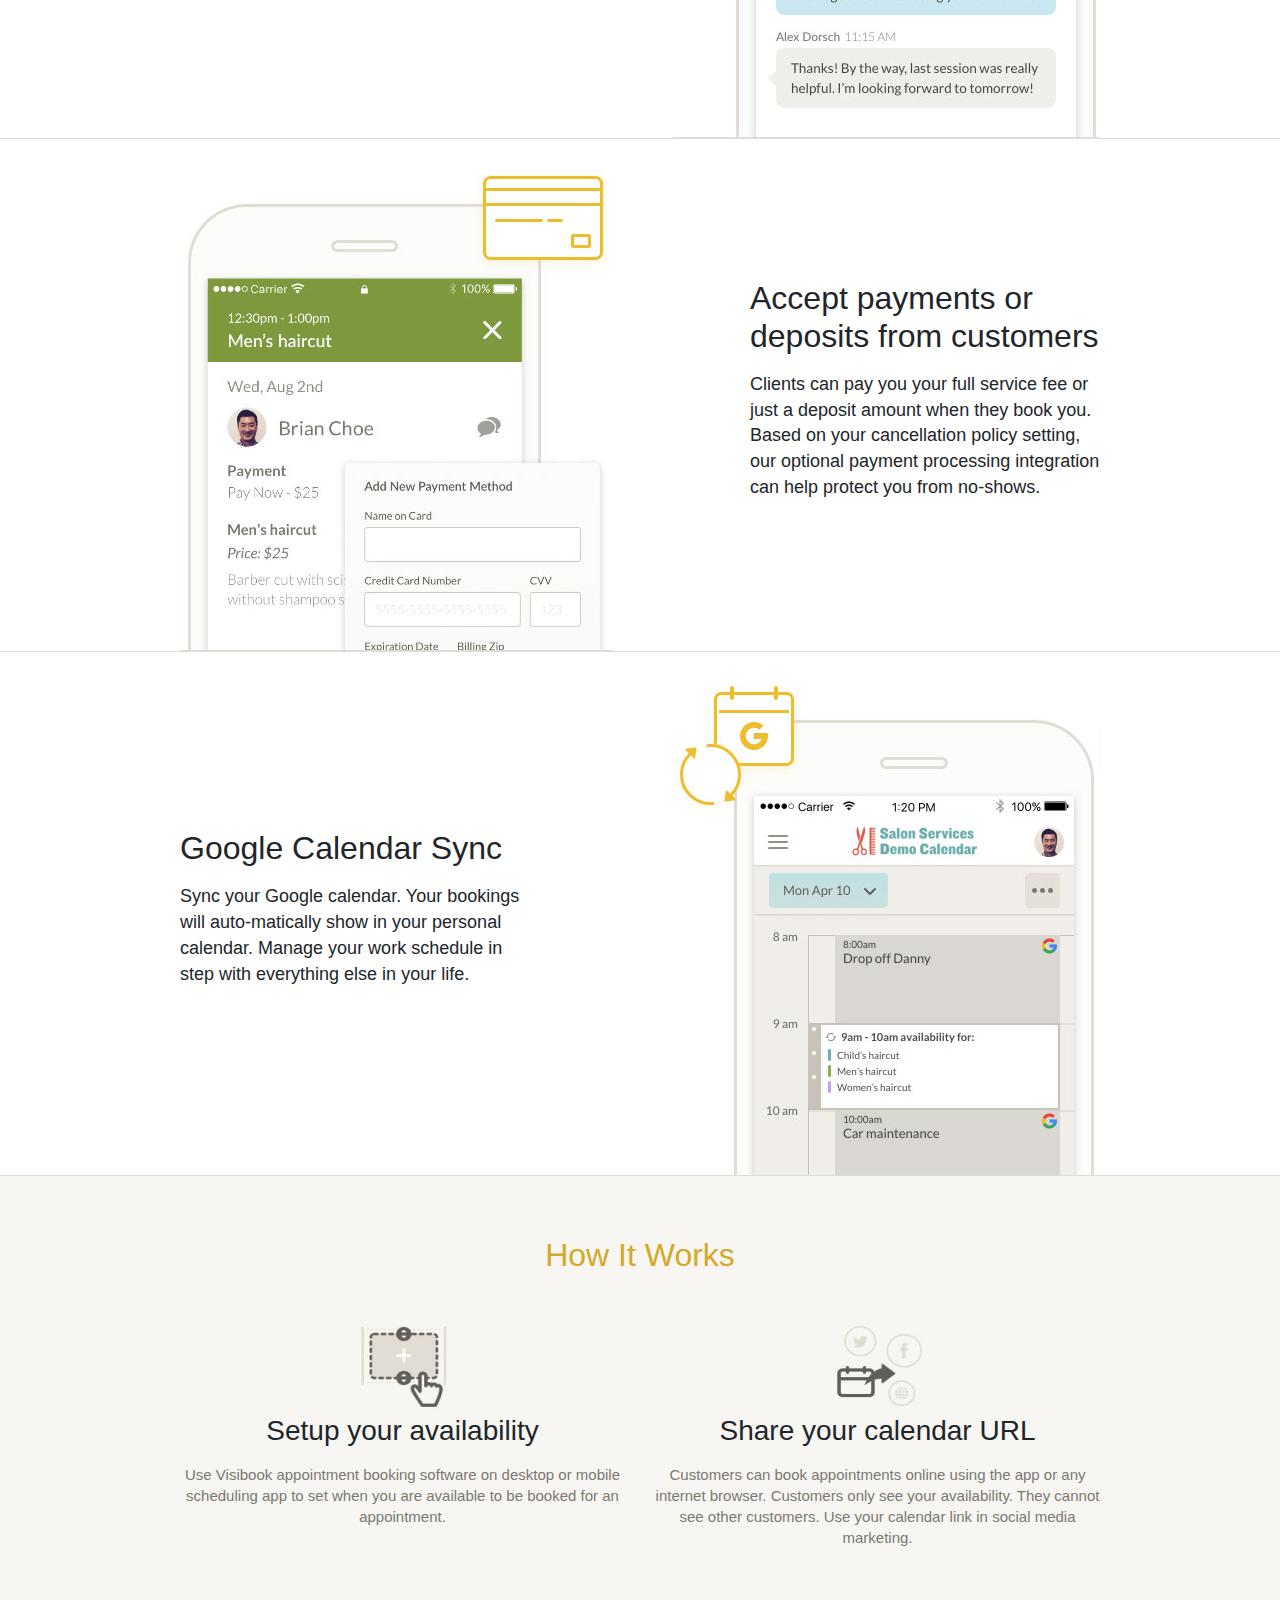
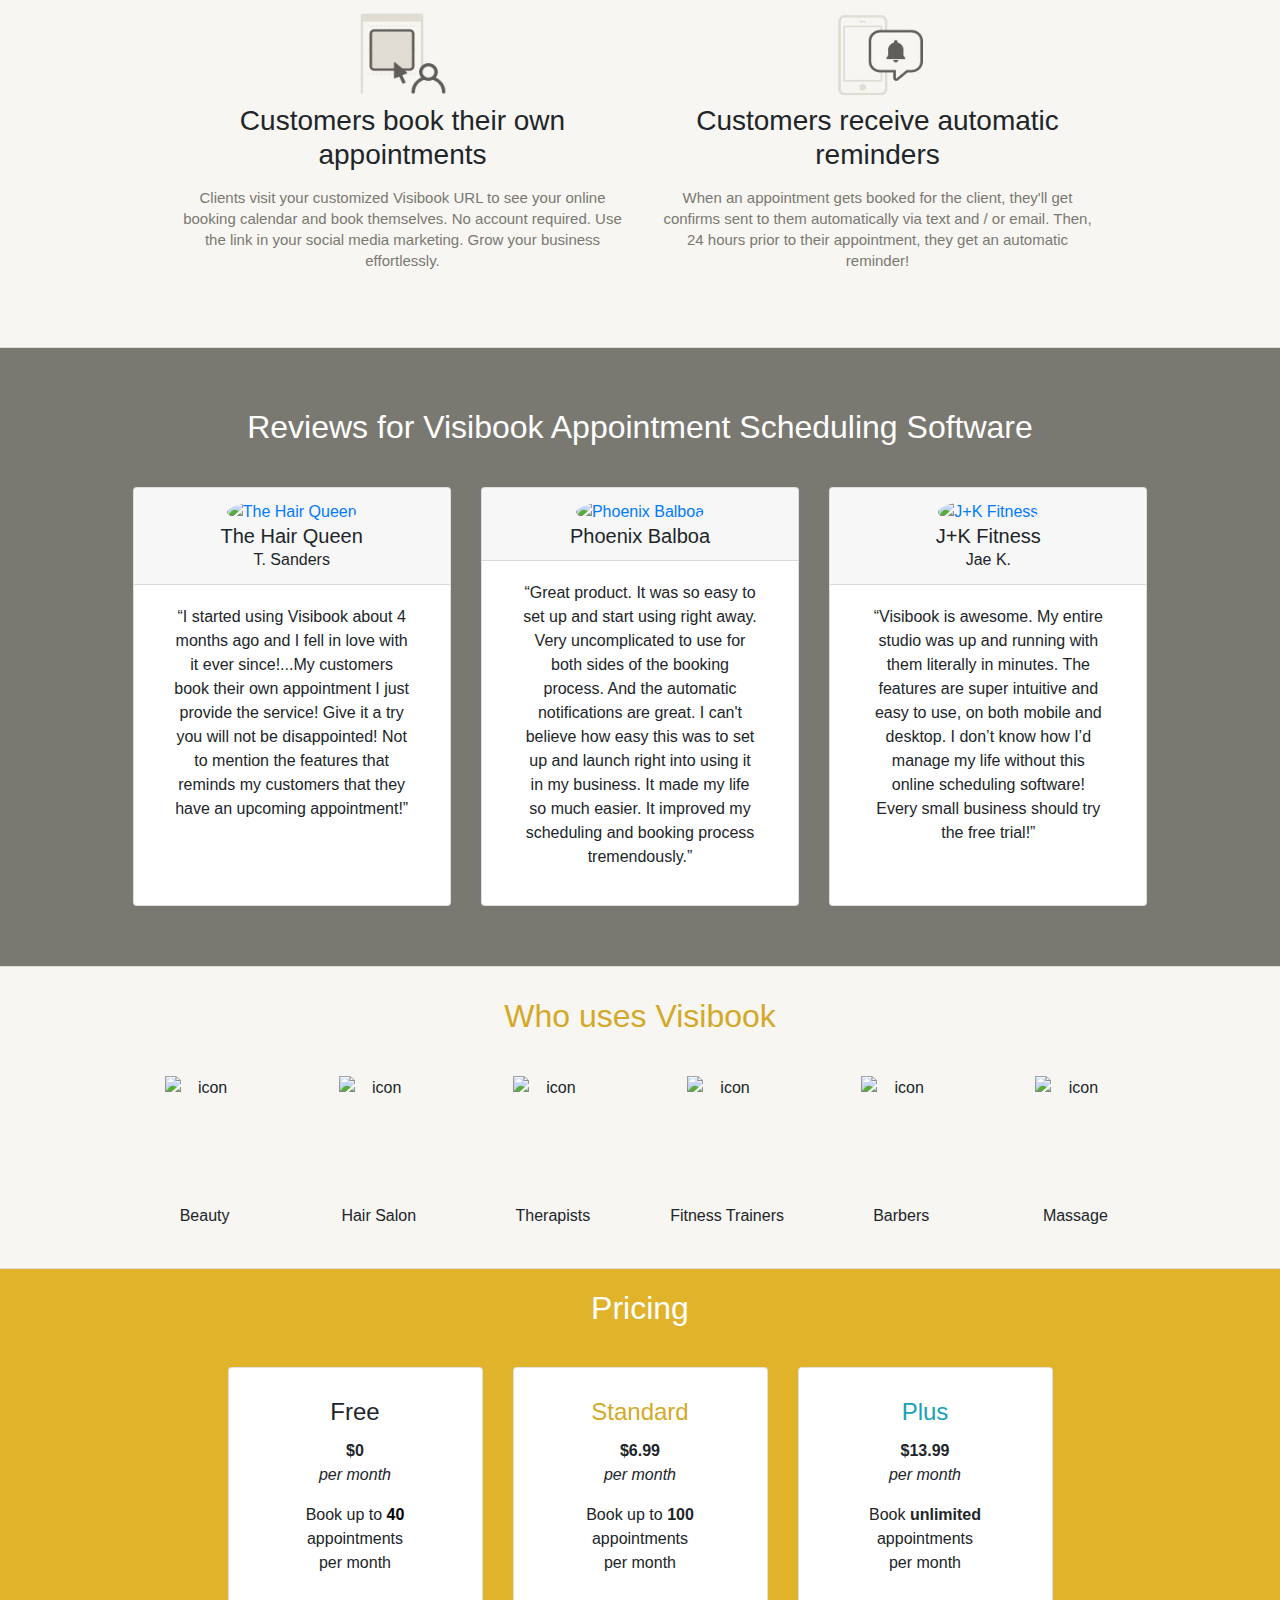
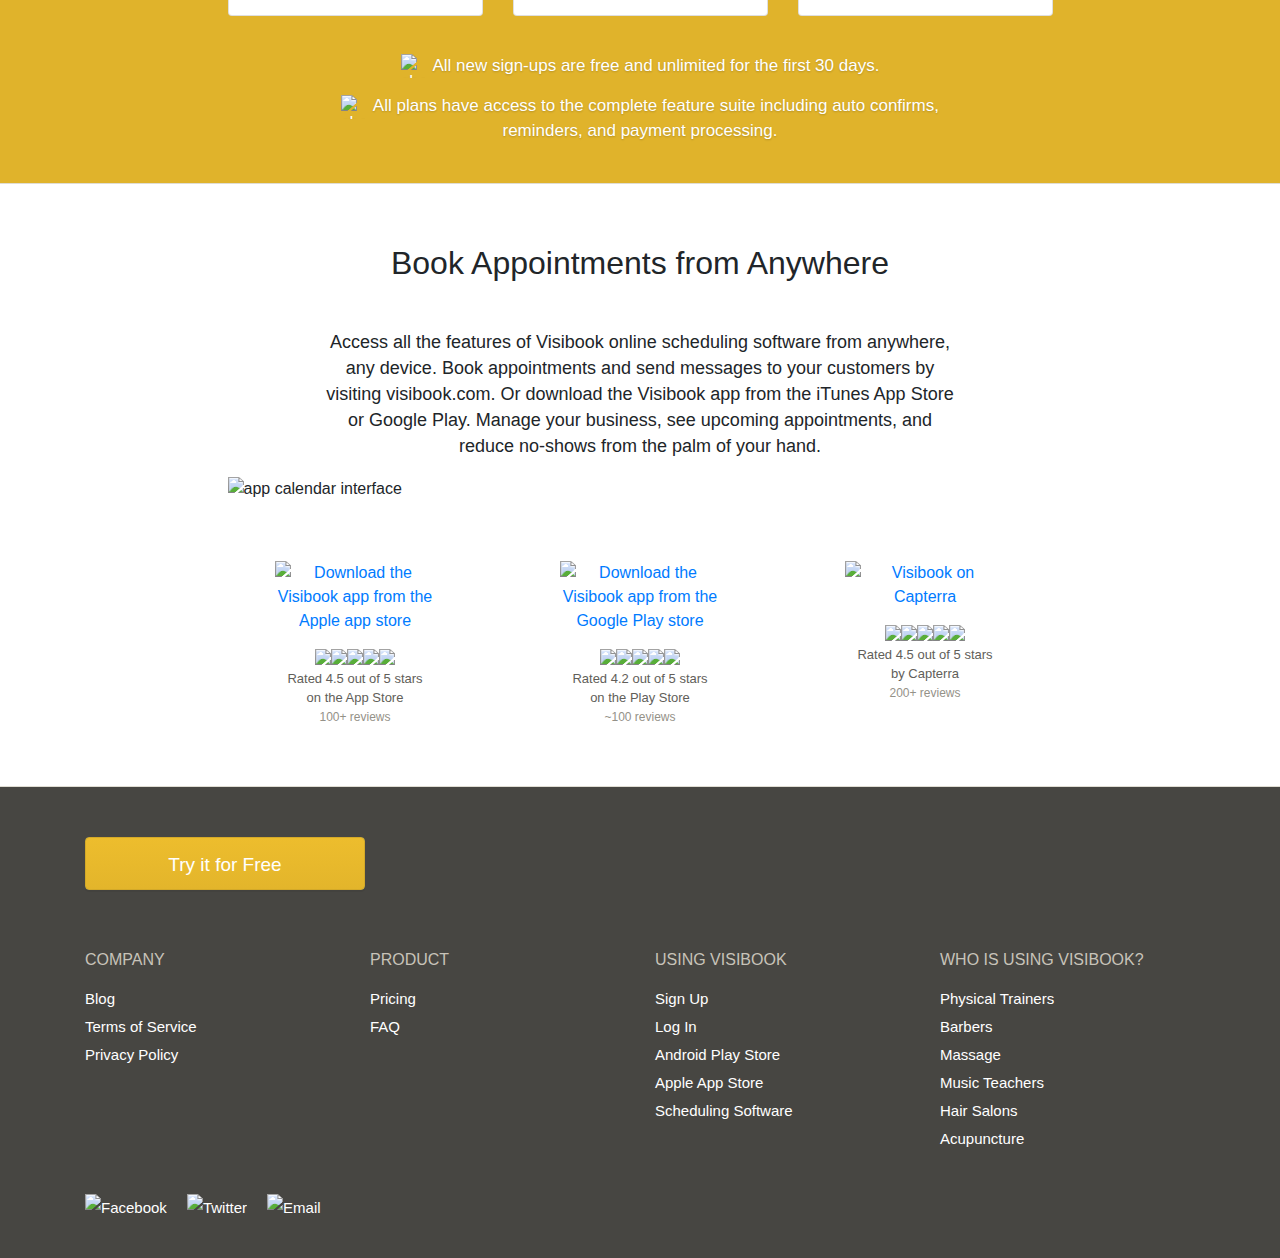
==== commit f0ae06aa: "18-3-20" ====
--- a/index.html
+++ b/index.html
@@ -1,5 +1,5 @@
 <!DOCTYPE html>
-<html lang="zh-CN">
+<html lang="en">
 <head>
     <meta charset="utf-8">
     <meta http-equiv="x-ua-compatible" content="ie=edge">
@@ -15,14 +15,14 @@
 <body>
     <header>
         <div class="container d-flex flex-column h-100">
-            <nav class="navbar navbar-expand-lg navbar-light bg-light">
-                <div class="container">
+            <nav class="navbar navbar-expand-lg navbar-light bg-light pl0 pr0">
+                <div class="container pl0 pr0">
+                    <a class="navbar-brand" href=""><img src="images/logo.png" alt=""></a>
                     <button class="navbar-toggler" type="button" data-toggle="collapse"
                             data-target="#navbarTogglerDemo03" aria-controls="navbarTogglerDemo03" aria-expanded="false"
                             aria-label="Toggle navigation">
                         <span class="navbar-toggler-icon"></span>
                     </button>
-                    <a class="navbar-brand" href=""><img src="images/logo.png" alt=""></a>
                     <a class="navbar-brand" href="#" style="display: none">Loginr</a>
                     <div class="collapse navbar-collapse" id="navbarTogglerDemo03">
                         <ul class="navbar-nav mr-auto mt-2 mt-lg-0">
@@ -30,16 +30,16 @@
                         <div class="my-2 my-lg-0">
                             <ul class="navbar-nav mr-auto mt-2 mt-lg-0">
                                 <li class="nav-item">
-                                    <a class="nav-link" href="#">Pricing <span class="sr-only">(current)</span></a>
+                                    <a class="nav-link" href="pricing.html">Pricing <span class="sr-only">(current)</span></a>
                                 </li>
                                 <li class="nav-item">
-                                    <a class="nav-link" href="#">FAQ</a>
+                                    <a class="nav-link" href="faq.html">FAQ</a>
                                 </li>
                                 <li class="nav-item">
-                                    <a class="nav-link" href="#">Fund a Calendar</a>
+                                    <a class="nav-link" href="base.html">Fund a Calendar</a>
                                 </li>
                                 <li class="nav-item">
-                                    <a class="nav-link" href="#">Login</a>
+                                    <a class="nav-link" href="login.html">Login</a>
                                 </li>
                             </ul>
                         </div>
@@ -55,14 +55,14 @@
                     <a href="" class="btn btn-primary mb-6 mb-lg-9">Try it for Free</a>
                     <nav class="nav-links">
                         <ul class="d-flex flex-column flex-md-row flex-lg-column flex-xl-row list-unstyled m-0">
-                            <li class="nav-link-qg col-12 col-lg-6 col-sm-12 col-md-6">
+                            <li class="nav-link-qg col-12 col-lg-6 col-sm-12 col-xm-12 col-md-6 pl0">
                                 <a href="" class="d-flex mr-6 mb-1">
                                     <img src="https://cdn.visibook.com/visibook/img/icon-appstore.svg" width="24"
                                          height="24" class="" alt="Download on App Store">
                                     Download on App Store
                                 </a>
                             </li>
-                            <li class="nav-link-qg col-12 col-lg-6 col-sm-12 col-md-6">
+                            <li class="nav-link-qg col-12 col-lg-6 col-sm-12 col-xm-12 col-md-6 pl0">
                                 <a href="" class="d-flex mb-6">
                                     <img src="https://cdn.visibook.com/visibook/img/icon-playstore.svg" width="24"
                                          height="25" class="" alt="Download on Google Play">
--- a/css/style.css
+++ b/css/style.css
@@ -4,6 +4,12 @@
 }
 .pb-6 {
     padding-bottom: 1.25rem!important;
+}
+.pl0{
+    padding-left: 0!important;
+}
+.pr0{
+    padding-right: 0!important;
 }
 .mb-9 {
     margin-bottom: 2.5rem!important;
@@ -51,7 +57,10 @@
     padding-bottom: 3.75rem!important;
 }
 
-
+.navbar-nav .nav-link {
+    padding-right: 1rem!important;
+    padding-left: 1rem!important;
+}
 .bg-yellow {
     background-color: #e0b32b;
 }
--- a/css/index.css
+++ b/css/index.css
@@ -56,6 +56,11 @@
     right:80px;
 }
 
+.btn-primary:hover {
+    color: #fff;
+    background-color: #e8a800;
+    border-color: #e8b92c;
+}
 .nav-links {
     margin-top: 50px;
 }
@@ -68,8 +73,11 @@
     transition: color .15s ease-in-out;
     margin-top: 10px;
     margin-bottom: 10px;
-}
-
+
+}
+.nav-link {
+    text-align: right;
+}
 .main{
     margin-top: 30px;
 }
@@ -143,7 +151,7 @@
         position: relative;
     }
     header .align-items-stretch {
-        height: 840px;
+        height: 890px;
         text-align: center;
     }
     header .phone-video{
@@ -198,6 +206,11 @@
         bottom: 0;
     }
 
+    .nav-links {
+        margin-top: 20px;
+        text-align: center;
+    }
+
     section{
         text-align: center;
     }
@@ -227,16 +240,24 @@
         font-size: 17px;
         line-height: 1.76;
     }
+
+    .nav-links {
+        margin-top: 30px;
+    }
+
 }
 
 /*// Large devices (desktops, 992px and up)*/
 @media (min-width: 992px) and (max-width: 1199.98px) {
     header .phone-video {
+        right: 10px;
     }
 
 }
 
 /*// Extra large devices (large desktops, 1200px and up)*/
 @media (min-width: 1200px) {
-
+    header .phone-video {
+        right: 0;
+    }
 }